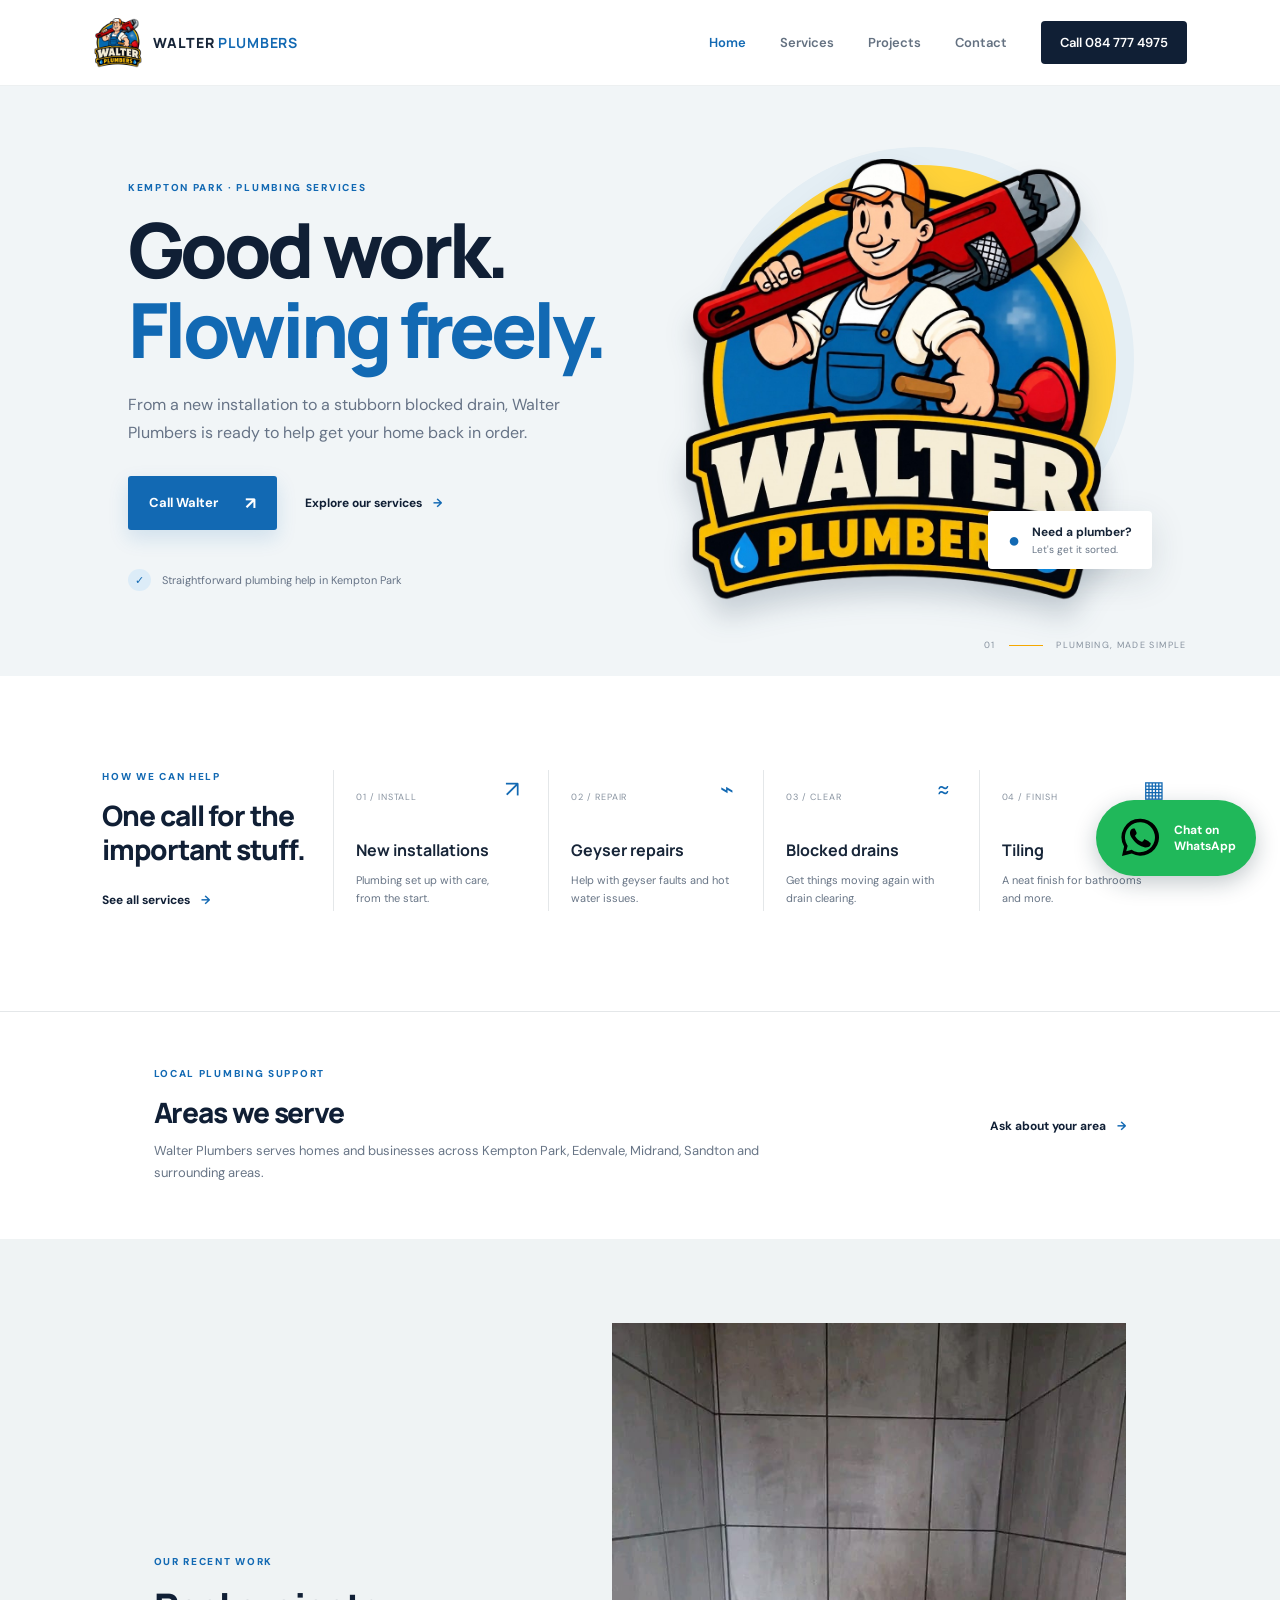
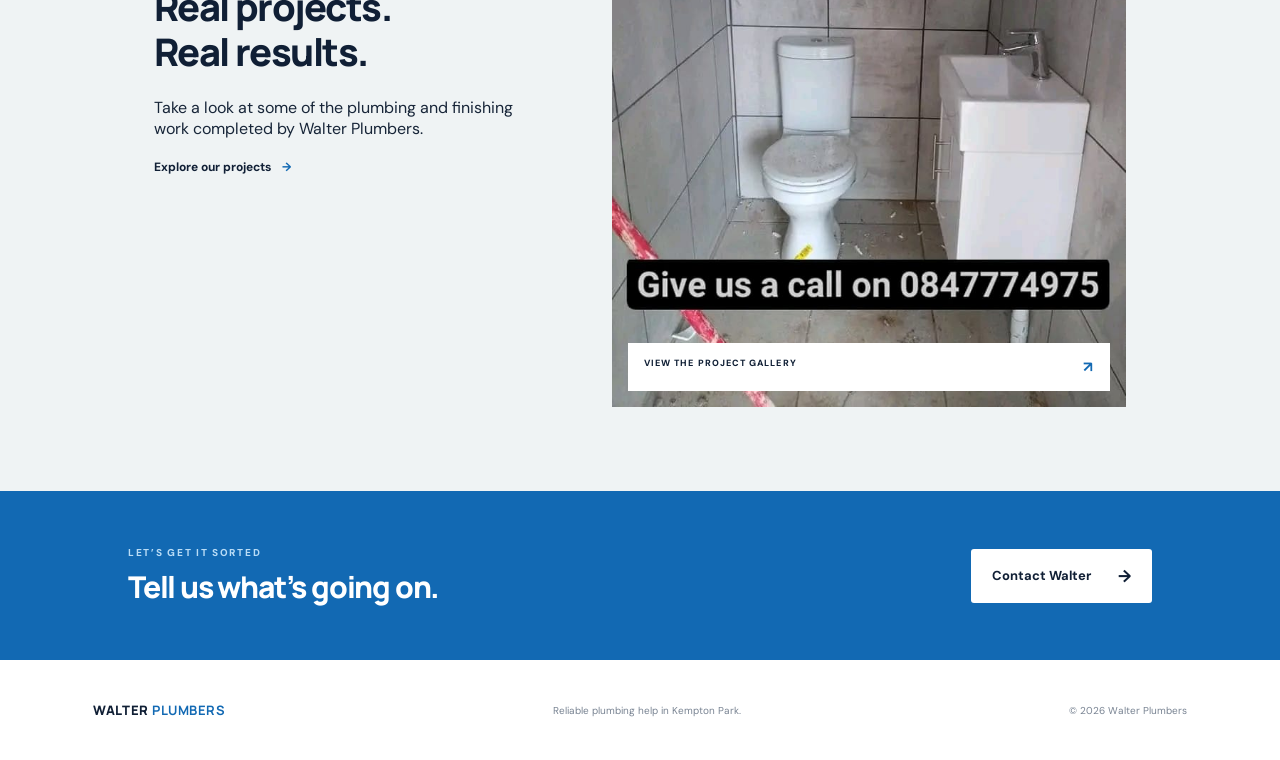
==== index.html @ b88d90ab "Initial commit: Walter Plumbers website" ====
<!doctype html>
<html lang="en-ZA">
<head>
  <meta charset="utf-8"><meta name="viewport" content="width=device-width,initial-scale=1">
  <meta name="description" content="Walter Plumbers provides plumbing installations, geyser repairs, blocked drain clearing and tiling in Kempton Park.">
  <title>Walter Plumbers | Plumbing that gets it flowing</title><link rel="stylesheet" href="styles.css">
</head>
<body>
<header class="site-header"><a class="brand" href="index.html"><img src="images/walter-plumbers-logo.png" alt="Walter Plumbers logo"><span>WALTER <b>PLUMBERS</b></span></a><button class="menu-toggle" aria-label="Open navigation" aria-expanded="false">☰</button><nav class="nav"><a class="active" href="index.html">Home</a><a href="services.html">Services</a><a href="projects.html">Projects</a><a href="contact.html">Contact</a><a class="nav-cta" href="tel:0847774975">Call 084 777 4975</a></nav></header>
<main>
  <section class="hero"><div class="hero-copy"><p class="eyebrow">KEMPTON PARK · PLUMBING SERVICES</p><h1>Good work.<br><span>Flowing freely.</span></h1><p class="lead">From a new installation to a stubborn blocked drain, Walter Plumbers is ready to help get your home back in order.</p><div class="actions"><a class="button" href="tel:0847774975">Call Walter <span>↗</span></a><a class="text-link" href="services.html">Explore our services <span>→</span></a></div><div class="trust"><span class="check">✓</span> Straightforward plumbing help in Kempton Park</div></div><div class="hero-art"><div class="sun-disc"></div><img src="images/walter-plumbers-logo.png" alt="Walter Plumbers mascot holding plumbing tools"><div class="art-note"><span class="drop">●</span><div><b>Need a plumber?</b><small>Let's get it sorted.</small></div></div></div><div class="hero-index">01 <span></span> PLUMBING, MADE SIMPLE</div></section>
  <section class="service-strip"><div class="strip-heading"><p class="eyebrow">HOW WE CAN HELP</p><h2>One call for the<br>important stuff.</h2><a class="text-link" href="services.html">See all services <span>→</span></a></div><a class="service-card" href="services.html#installations"><span class="card-icon">↗</span><small>01 / INSTALL</small><h3>New installations</h3><p>Plumbing set up with care, from the start.</p></a><a class="service-card" href="services.html#geysers"><span class="card-icon">⌁</span><small>02 / REPAIR</small><h3>Geyser repairs</h3><p>Help with geyser faults and hot water issues.</p></a><a class="service-card" href="services.html#drains"><span class="card-icon">≈</span><small>03 / CLEAR</small><h3>Blocked drains</h3><p>Get things moving again with drain clearing.</p></a><a class="service-card" href="services.html#tiling"><span class="card-icon">▦</span><small>04 / FINISH</small><h3>Tiling</h3><p>A neat finish for bathrooms and more.</p></a></section>
  <section class="areas-section"><div><p class="eyebrow">LOCAL PLUMBING SUPPORT</p><h2>Areas we serve</h2><p>Walter Plumbers serves homes and businesses across Kempton Park, Edenvale, Midrand, Sandton and surrounding areas.</p></div><a class="text-link" href="contact.html">Ask about your area <span>→</span></a></section>
  <section class="photo-callout"><div><p class="eyebrow">OUR RECENT WORK</p><h2>Real projects.<br>Real results.</h2><p>Take a look at some of the plumbing and finishing work completed by Walter Plumbers.</p><a class="text-link" href="projects.html">Explore our projects <span>→</span></a></div><a class="project-feature" href="projects.html"><img src="WhatsApp Image 2026-11-23 at 11.01.46.jpeg" alt="A recent Walter Plumbers project"><span>VIEW THE PROJECT GALLERY <b>↗</b></span></a></section>
  <section class="bottom-cta"><div><p class="eyebrow">LET’S GET IT SORTED</p><h2>Tell us what’s going on.</h2></div><a class="button button-light" href="contact.html">Contact Walter <span>→</span></a></section>
</main><footer><a class="footer-brand" href="index.html">WALTER <b>PLUMBERS</b></a><span>Reliable plumbing help in Kempton Park.</span><span>© 2026 Walter Plumbers</span></footer><a class="whatsapp-widget" href="https://wa.me/27847774975?text=Hi%20Walter%20Plumbers%2C%20I%27d%20like%20to%20ask%20about%20a%20plumbing%20job." target="_blank" rel="noopener" aria-label="Chat with Walter Plumbers on WhatsApp"><svg viewBox="0 0 32 32" aria-hidden="true"><path d="M16 3.2A12.3 12.3 0 0 0 5.4 21.7L4 28l6.5-1.7A12.3 12.3 0 1 0 16 3.2Zm0 22.3c-1.8 0-3.5-.5-5-1.4l-.4-.2-3.8 1 1-3.7-.3-.4A10 10 0 1 1 16 25.5Zm5.5-7.5c-.3-.2-1.8-.9-2.1-1s-.5-.2-.7.2-.8 1-1 1.2-.4.2-.7.1a8.2 8.2 0 0 1-2.5-1.5 9.3 9.3 0 0 1-1.7-2.1c-.2-.3 0-.5.1-.7l.5-.6c.2-.2.2-.4.3-.6.1-.2 0-.5 0-.6l-1-2.3c-.2-.6-.5-.5-.7-.5h-.6c-.2 0-.6.1-.9.4s-1.2 1.2-1.2 2.8 1.3 3.2 1.5 3.5c.2.2 2.5 3.8 6.1 5.2.8.3 1.4.5 1.9.6.8.2 1.5.2 2.1.1.6-.1 1.8-.7 2-1.4.3-.7.3-1.3.2-1.4-.1-.2-.3-.3-.6-.4Z"/></svg><span>Chat on WhatsApp</span></a><script src="script.js"></script></body></html>
---- styles.css ----
@import url('https://fonts.googleapis.com/css2?family=DM+Sans:wght@400;500;600;700;800&family=Manrope:wght@400;500;600;700;800&display=swap');
:root{--navy:#101f35;--blue:#1269b3;--orange:#f5a800;--ink:#172538;--muted:#687586;--paper:#f8f8f5;--line:#e4e7e9}*{box-sizing:border-box}html{scroll-behavior:smooth}body{margin:0;background:var(--paper);color:var(--ink);font-family:'DM Sans',Arial,sans-serif}a{color:inherit;text-decoration:none}.site-header{height:86px;padding:0 7.3%;display:flex;align-items:center;justify-content:space-between;background:#fff;border-bottom:1px solid #edf0f1;position:relative;z-index:4}.brand{display:flex;align-items:center;gap:10px;font:800 14px Manrope,sans-serif;letter-spacing:.06em}.brand img{width:50px;height:50px;object-fit:contain}.brand b,.footer-brand b{color:var(--blue)}.nav{display:flex;align-items:center;gap:34px;font-size:13px;font-weight:600}.nav>a:not(.nav-cta){color:#647181}.nav>a.active,.nav>a:hover{color:var(--blue)}.nav-cta{background:var(--navy);color:white!important;padding:13px 19px;border-radius:4px}.menu-toggle{display:none}.hero{min-height:590px;background:#f1f5f7;position:relative;display:grid;grid-template-columns:1fr 1fr;padding:70px 10% 64px;overflow:hidden}.hero-copy{align-self:center;position:relative;z-index:2}.eyebrow{font-size:10px;letter-spacing:.17em;font-weight:800;color:var(--blue);margin:0 0 16px}.hero h1,.page-hero h1{font:800 clamp(48px,6vw,76px)/1.04 Manrope,sans-serif;letter-spacing:-.055em;color:var(--navy);margin:0 0 22px}.hero h1 span{color:var(--blue)}.lead{font-size:16px;line-height:1.75;color:#667386;max-width:470px}.actions{display:flex;align-items:center;gap:28px;margin-top:29px}.button{display:inline-flex;align-items:center;gap:27px;background:var(--blue);color:white;padding:16px 21px;border-radius:3px;font-size:13px;font-weight:700;box-shadow:0 8px 20px #1269b326}.button span{font-size:17px}.text-link{font-weight:700;font-size:12px;color:var(--navy)}.text-link span{color:var(--blue);margin-left:8px}.trust{margin-top:43px;font-size:11px;color:#667386}.check{background:#dcecf8;color:var(--blue);border-radius:50%;padding:4px 7px;margin-right:8px}.hero-art{position:relative;display:grid;place-items:center;min-height:430px}.sun-disc{position:absolute;width:min(82%,390px);aspect-ratio:1;border-radius:50%;background:#ffd238;right:7%;top:2%;box-shadow:0 0 0 18px #e4eef4}.hero-art>img{position:relative;width:min(98%,450px);height:450px;object-fit:contain;filter:drop-shadow(0 18px 14px #102a4430)}.art-note{position:absolute;right:0;bottom:43px;display:flex;align-items:center;gap:12px;background:white;padding:13px 20px;box-shadow:0 10px 35px #21374a20;border-radius:4px}.art-note b,.art-note small{display:block}.art-note b{font-size:12px}.art-note small{color:var(--muted);font-size:10px;margin-top:3px}.drop{color:var(--blue);font-size:20px}.hero-index{position:absolute;bottom:25px;right:7.3%;font-size:9px;letter-spacing:.15em;color:#86919e}.hero-index span{display:inline-block;width:34px;height:1px;background:var(--orange);vertical-align:middle;margin:0 10px}.service-strip{padding:94px 8% 100px;display:grid;grid-template-columns:1.08fr repeat(4,1fr);gap:16px;background:#fff}.strip-heading h2,.photo-callout h2,.bottom-cta h2{font:800 28px/1.2 Manrope,sans-serif;letter-spacing:-.04em;margin:0 0 22px;color:var(--navy)}.strip-heading .text-link{display:inline-block;margin-top:3px}.service-card{border-left:1px solid var(--line);padding:14px 16px 4px 22px;position:relative;transition:transform .2s}.service-card:hover{transform:translateY(-5px)}.service-card small{font-size:9px;color:#8893a0;letter-spacing:.1em}.service-card h3{font:700 16px Manrope,sans-serif;margin:34px 0 10px}.service-card p{font-size:11px;line-height:1.65;color:var(--muted);margin:0}.card-icon{position:absolute;top:4px;right:13px;color:var(--blue);font-size:23px}.photo-callout{display:grid;grid-template-columns:.85fr 1.15fr;gap:8%;align-items:center;padding:84px 12%;background:#eff3f4}.photo-callout h2{font-size:38px}.photo-callout>div>p:last-child{max-width:330px;color:var(--muted);font-size:13px;line-height:1.7}.photo-placeholder{min-height:260px;border:1px dashed #aebac4;background:linear-gradient(135deg,#e3e9e9,#f7f7f4);display:flex;flex-direction:column;align-items:center;justify-content:center;gap:10px;text-align:center;color:var(--navy)}.photo-placeholder span{font-size:32px;color:var(--orange)}.photo-placeholder b{font:700 16px Manrope}.photo-placeholder small{color:var(--muted);font-size:11px}.bottom-cta{padding:55px 10%;background:var(--blue);display:flex;justify-content:space-between;align-items:center}.bottom-cta .eyebrow{color:#b9dcf6;margin-bottom:10px}.bottom-cta h2{color:white;margin:0;font-size:30px}.button-light{background:#fff;color:var(--navy);box-shadow:none}footer{min-height:100px;padding:25px 7.3%;display:flex;align-items:center;justify-content:space-between;background:#fff;color:#788392;font-size:10px}.footer-brand{font:800 13px Manrope;color:var(--navy);letter-spacing:.04em}.page-hero{padding:83px 12% 76px;background:#f1f5f7}.page-hero h1{font-size:64px}.page-hero .lead{max-width:500px;margin-bottom:0}.services-list{padding:20px 12% 76px;background:white}.service-detail{display:grid;grid-template-columns:70px 1fr 44px;gap:20px;align-items:center;border-bottom:1px solid var(--line);padding:37px 0}.detail-number{font:700 13px Manrope;color:var(--orange)}.service-detail .eyebrow{margin-bottom:7px}.service-detail h2{font:700 23px Manrope;margin:0 0 10px;color:var(--navy)}.service-detail p:not(.eyebrow){max-width:650px;color:var(--muted);font-size:13px;line-height:1.7;margin:0}.detail-link{width:40px;height:40px;border:1px solid var(--line);display:grid;place-items:center;color:var(--blue);border-radius:50%;font-size:19px}.contact-hero{padding-bottom:62px}.contact-layout{padding:54px 12% 88px;display:grid;grid-template-columns:1.3fr .7fr;gap:22px;background:white}.contact-cards{display:grid;grid-template-columns:1fr 1fr;gap:18px}.contact-card,.address-card{border:1px solid var(--line);padding:28px;position:relative;min-height:210px}.contact-card:hover{border-color:#aacbe4}.contact-icon{position:absolute;right:22px;top:22px;color:var(--blue);font-size:20px}.contact-card .eyebrow,.address-card .eyebrow{margin:0 0 19px}.contact-card h2{font:700 20px Manrope;color:var(--navy);margin:0 0 10px}.contact-card h2.email{font-size:16px;overflow-wrap:anywhere}.contact-card>p:last-child,.address-card>p:not(.eyebrow){font-size:12px;color:var(--muted);line-height:1.6}.address-card{background:#f1f5f7;overflow:hidden}.address-card h2{font:800 25px/1.2 Manrope;color:var(--navy);margin:0 0 14px}.address-card .text-link{display:inline-block;margin-top:8px}.map-mark{position:absolute;right:21px;bottom:-26px;font:800 88px Manrope;color:#dce8ef}.map-mark span{color:var(--orange);font-size:38px;vertical-align:top}.address-card .text-link,.address-card>p,.address-card h2,.address-card .eyebrow{position:relative;z-index:1}
@media(max-width:900px){.site-header{padding:0 5%}.nav{gap:18px}.hero{padding-left:7%;padding-right:7%;grid-template-columns:1.1fr .9fr}.hero-art>img{height:370px}.service-strip{grid-template-columns:repeat(2,1fr);padding:70px 7%}.strip-heading{grid-column:span 2}.service-card{min-height:150px}.photo-callout{padding:70px 8%}.contact-layout{padding-left:7%;padding-right:7%}}
@media(max-width:620px){.site-header{height:72px}.brand img{width:42px;height:42px}.menu-toggle{display:block;border:0;background:transparent;font-size:23px;color:var(--navy)}.nav{display:none;position:absolute;top:71px;left:0;right:0;padding:20px 6%;background:white;box-shadow:0 10px 15px #0d233015;flex-direction:column;align-items:stretch;gap:0}.nav.open{display:flex}.nav>a{padding:14px 0}.nav .nav-cta{padding:14px;text-align:center;margin-top:5px}.hero{padding:54px 7% 58px;display:flex;flex-direction:column;min-height:unset}.hero h1{font-size:54px}.hero .lead{font-size:14px}.hero-art{min-height:310px;margin-top:5px}.sun-disc{width:270px;right:12%;top:3%}.hero-art>img{height:310px;width:100%}.art-note{right:0;bottom:13px}.trust{margin-top:28px}.hero-index{display:none}.service-strip{padding:58px 7%;gap:10px}.strip-heading h2{font-size:26px}.service-card{padding:13px 10px 5px 15px}.service-card h3{font-size:14px;margin-top:32px}.service-card p{font-size:10px}.photo-callout{grid-template-columns:1fr;padding:58px 7%;gap:20px}.photo-callout h2{font-size:34px}.photo-placeholder{min-height:200px}.bottom-cta{padding:38px 7%;gap:22px;align-items:flex-start;flex-direction:column}.bottom-cta h2{font-size:26px}.bottom-cta .button{padding:14px 17px}footer{padding:24px 7%;align-items:flex-start;gap:12px;flex-direction:column}.page-hero{padding:58px 7%}.page-hero h1{font-size:50px}.page-hero .lead{font-size:14px}.services-list{padding:0 7% 55px}.service-detail{grid-template-columns:32px 1fr 36px;gap:10px;padding:30px 0}.service-detail h2{font-size:19px}.service-detail p:not(.eyebrow){font-size:12px}.detail-link{width:34px;height:34px}.contact-layout{grid-template-columns:1fr;padding:30px 7% 60px}.contact-cards{grid-template-columns:1fr}.contact-card{min-height:175px}.address-card{min-height:250px}}
.projects-section{padding:68px 8% 88px;background:#fff}.projects-heading{display:flex;justify-content:space-between;align-items:end;margin-bottom:30px}.projects-heading h2{font:800 32px/1.2 Manrope,sans-serif;letter-spacing:-.04em;color:var(--navy);margin:0}.projects-heading>p{font-size:12px;line-height:1.6;color:var(--muted);max-width:260px;margin:0 0 3px}.project-grid{display:grid;grid-template-columns:repeat(3,minmax(0,1fr));gap:18px}.project-card{margin:0;background:#f1f5f7;overflow:hidden}.project-card img{display:block;width:100%;height:260px;object-fit:cover;transition:transform .35s}.project-card:hover img{transform:scale(1.035)}.project-card figcaption{padding:13px 15px;display:flex;justify-content:space-between;align-items:center;font-size:9px;letter-spacing:.13em;color:#7c8996}.project-card figcaption b{color:var(--blue);font:700 12px Manrope}.project-feature{display:block;position:relative;min-height:275px;overflow:hidden;background:#dce7ed}.project-feature img{width:100%;height:100%;min-height:275px;object-fit:cover;display:block;transition:transform .3s}.project-feature:hover img{transform:scale(1.03)}.project-feature>span{position:absolute;left:16px;right:16px;bottom:16px;padding:14px 16px;background:#fff;color:var(--navy);font-size:9px;letter-spacing:.12em;font-weight:800;display:flex;justify-content:space-between}.project-feature b{color:var(--blue);font-size:15px}
@media(max-width:900px){.project-grid{grid-template-columns:repeat(2,minmax(0,1fr))}.project-card img{height:230px}}
@media(max-width:620px){.projects-section{padding:50px 7% 60px}.projects-heading{display:block}.projects-heading>p{margin-top:14px}.project-grid{grid-template-columns:1fr;gap:14px}.project-card img{height:250px}.project-feature,.project-feature img{min-height:210px}}
.areas-section{padding:55px 12%;background:#fff;display:flex;justify-content:space-between;align-items:center;gap:30px;border-top:1px solid var(--line)}.areas-section h2{font:800 28px/1.2 Manrope,sans-serif;letter-spacing:-.04em;color:var(--navy);margin:0 0 10px}.areas-section>div>p:last-child{margin:0;color:var(--muted);font-size:13px;line-height:1.7;max-width:620px}.areas-section>.text-link{white-space:nowrap}.whatsapp-widget{position:fixed;z-index:10;right:24px;bottom:24px;display:flex;align-items:center;gap:10px;background:#20b85a;color:#fff;border-radius:50px;padding:14px 20px;font-size:12px;font-weight:700;box-shadow:0 7px 22px #142d3740;transition:transform .2s,background .2s}.whatsapp-widget:hover{background:#159447;transform:translateY(-3px)}
@media(max-width:620px){.areas-section{padding:42px 7%;display:block}.areas-section>.text-link{display:inline-block;margin-top:20px}.whatsapp-widget{right:14px;bottom:14px;padding:13px 16px}}
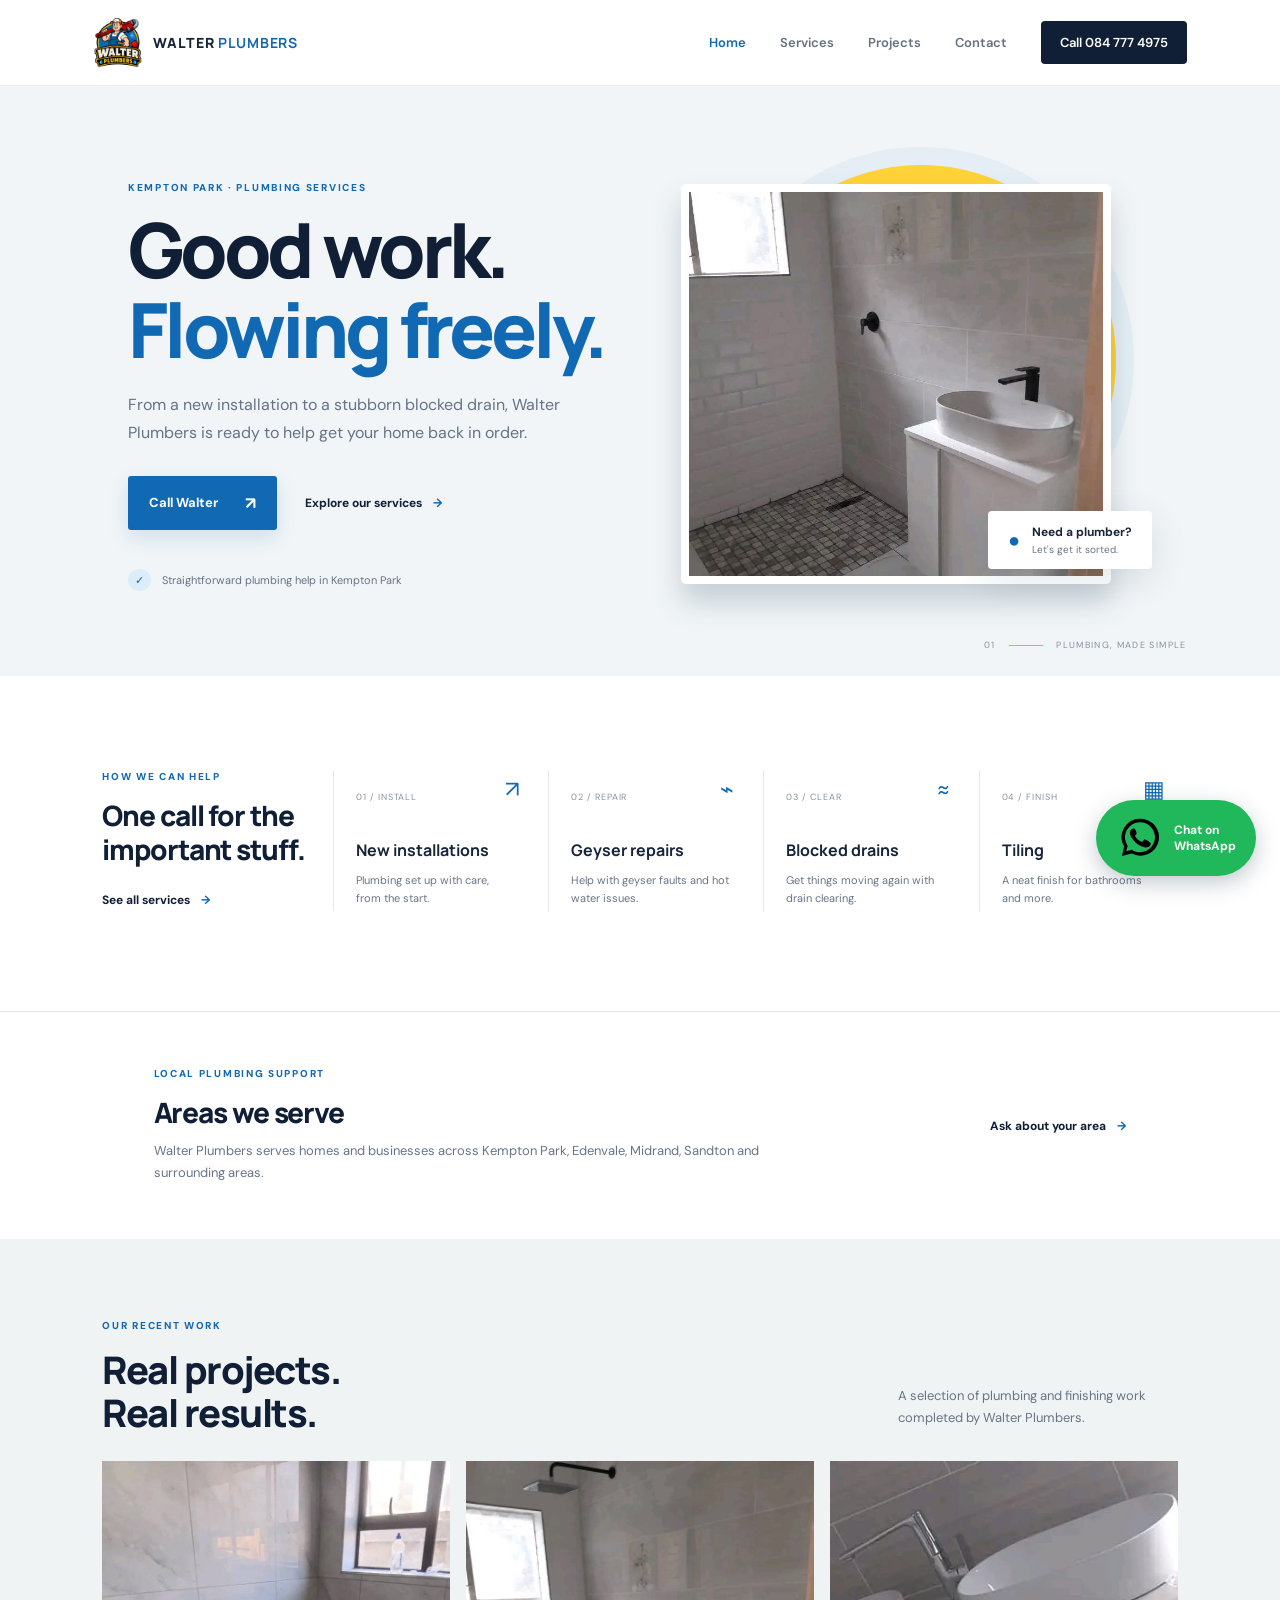
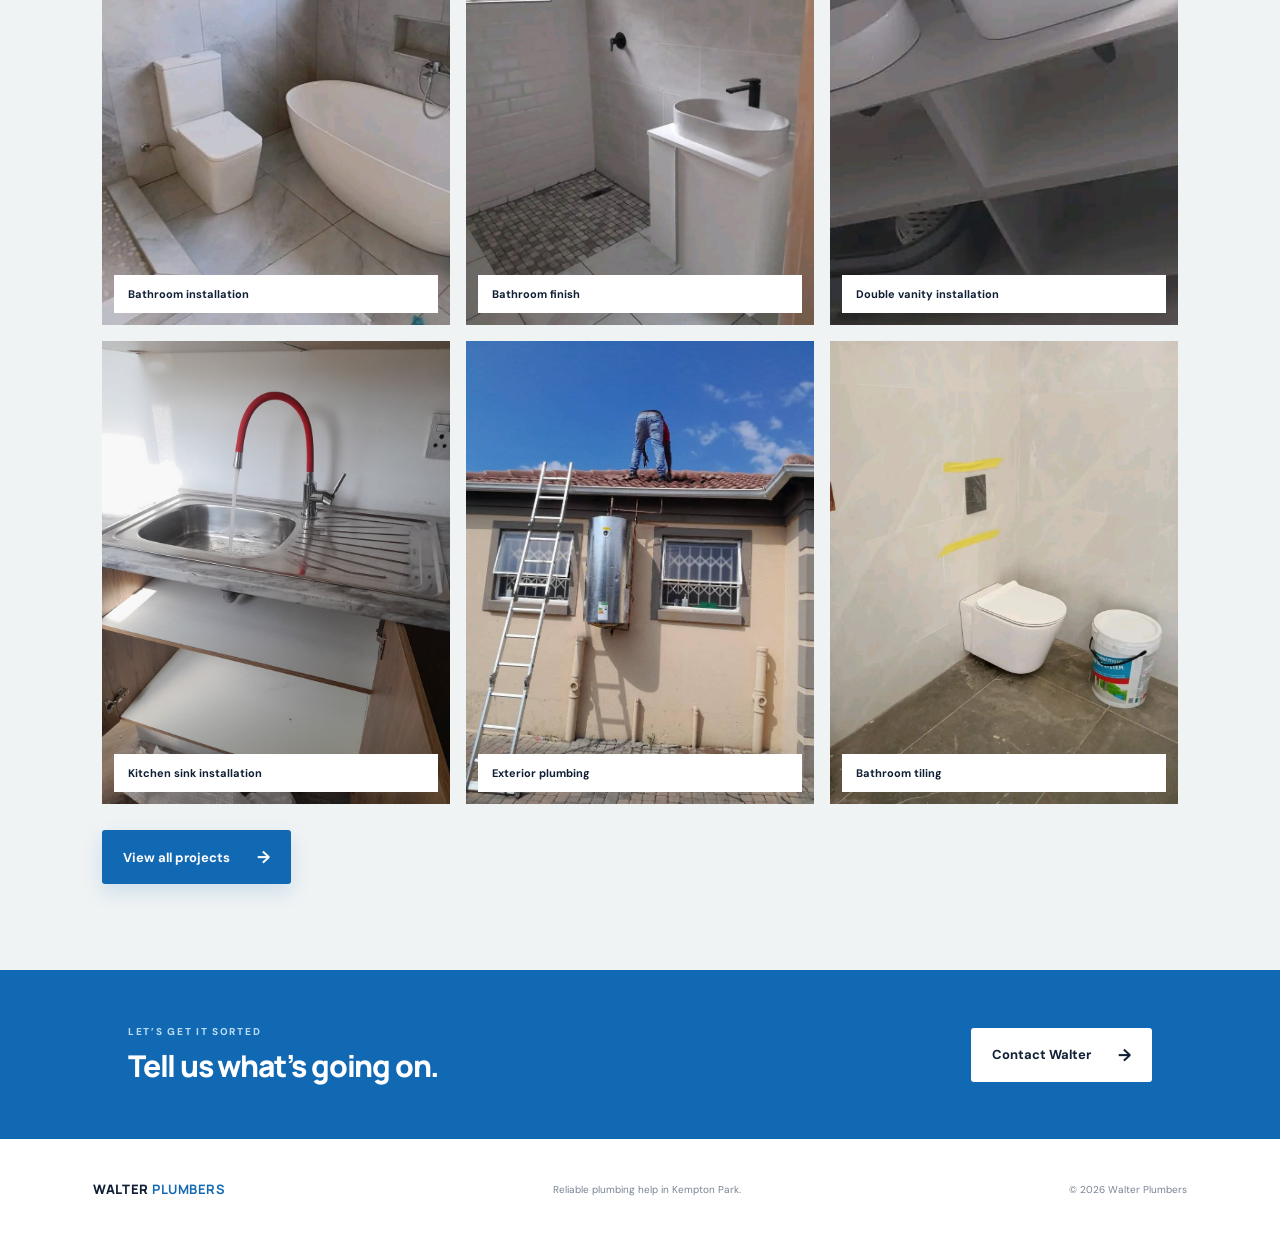
==== commit 3c0bc3ba: "Update website files" ====
--- a/index.html
+++ b/index.html
@@ -8,9 +8,9 @@
 <body>
 <header class="site-header"><a class="brand" href="index.html"><img src="images/walter-plumbers-logo.png" alt="Walter Plumbers logo"><span>WALTER <b>PLUMBERS</b></span></a><button class="menu-toggle" aria-label="Open navigation" aria-expanded="false">☰</button><nav class="nav"><a class="active" href="index.html">Home</a><a href="services.html">Services</a><a href="projects.html">Projects</a><a href="contact.html">Contact</a><a class="nav-cta" href="tel:0847774975">Call 084 777 4975</a></nav></header>
 <main>
-  <section class="hero"><div class="hero-copy"><p class="eyebrow">KEMPTON PARK · PLUMBING SERVICES</p><h1>Good work.<br><span>Flowing freely.</span></h1><p class="lead">From a new installation to a stubborn blocked drain, Walter Plumbers is ready to help get your home back in order.</p><div class="actions"><a class="button" href="tel:0847774975">Call Walter <span>↗</span></a><a class="text-link" href="services.html">Explore our services <span>→</span></a></div><div class="trust"><span class="check">✓</span> Straightforward plumbing help in Kempton Park</div></div><div class="hero-art"><div class="sun-disc"></div><img src="images/walter-plumbers-logo.png" alt="Walter Plumbers mascot holding plumbing tools"><div class="art-note"><span class="drop">●</span><div><b>Need a plumber?</b><small>Let's get it sorted.</small></div></div></div><div class="hero-index">01 <span></span> PLUMBING, MADE SIMPLE</div></section>
+  <section class="hero"><div class="hero-copy"><p class="eyebrow">KEMPTON PARK · PLUMBING SERVICES</p><h1>Good work.<br><span>Flowing freely.</span></h1><p class="lead">From a new installation to a stubborn blocked drain, Walter Plumbers is ready to help get your home back in order.</p><div class="actions"><a class="button" href="tel:0847774975">Call Walter <span>↗</span></a><a class="text-link" href="services.html">Explore our services <span>→</span></a></div><div class="trust"><span class="check">✓</span> Straightforward plumbing help in Kempton Park</div></div><div class="hero-art"><div class="sun-disc"></div><img src="WhatsApp Image 2026-11-23 at 11.01.49 (1).jpeg" alt="Finished bathroom with new basin and tiled walls"><div class="art-note"><span class="drop">●</span><div><b>Need a plumber?</b><small>Let's get it sorted.</small></div></div></div><div class="hero-index">01 <span></span> PLUMBING, MADE SIMPLE</div></section>
   <section class="service-strip"><div class="strip-heading"><p class="eyebrow">HOW WE CAN HELP</p><h2>One call for the<br>important stuff.</h2><a class="text-link" href="services.html">See all services <span>→</span></a></div><a class="service-card" href="services.html#installations"><span class="card-icon">↗</span><small>01 / INSTALL</small><h3>New installations</h3><p>Plumbing set up with care, from the start.</p></a><a class="service-card" href="services.html#geysers"><span class="card-icon">⌁</span><small>02 / REPAIR</small><h3>Geyser repairs</h3><p>Help with geyser faults and hot water issues.</p></a><a class="service-card" href="services.html#drains"><span class="card-icon">≈</span><small>03 / CLEAR</small><h3>Blocked drains</h3><p>Get things moving again with drain clearing.</p></a><a class="service-card" href="services.html#tiling"><span class="card-icon">▦</span><small>04 / FINISH</small><h3>Tiling</h3><p>A neat finish for bathrooms and more.</p></a></section>
   <section class="areas-section"><div><p class="eyebrow">LOCAL PLUMBING SUPPORT</p><h2>Areas we serve</h2><p>Walter Plumbers serves homes and businesses across Kempton Park, Edenvale, Midrand, Sandton and surrounding areas.</p></div><a class="text-link" href="contact.html">Ask about your area <span>→</span></a></section>
-  <section class="photo-callout"><div><p class="eyebrow">OUR RECENT WORK</p><h2>Real projects.<br>Real results.</h2><p>Take a look at some of the plumbing and finishing work completed by Walter Plumbers.</p><a class="text-link" href="projects.html">Explore our projects <span>→</span></a></div><a class="project-feature" href="projects.html"><img src="WhatsApp Image 2026-11-23 at 11.01.46.jpeg" alt="A recent Walter Plumbers project"><span>VIEW THE PROJECT GALLERY <b>↗</b></span></a></section>
+  <section class="home-projects"><div class="home-projects-heading"><div><p class="eyebrow">OUR RECENT WORK</p><h2>Real projects.<br>Real results.</h2></div><p>A selection of plumbing and finishing work completed by Walter Plumbers.</p></div><div class="home-project-grid"><a class="home-project-card" href="projects.html"><img src="WhatsApp Image 2026-11-23 at 11.01.48 (1).jpeg" alt="Bathroom installation with a bath and toilet"><span>Bathroom installation</span></a><a class="home-project-card" href="projects.html"><img src="WhatsApp Image 2026-11-23 at 11.01.49 (1).jpeg" alt="Finished bathroom with a new basin and tiled walls"><span>Bathroom finish</span></a><a class="home-project-card" href="projects.html"><img src="WhatsApp Image 2026-11-23 at 11.12.00 (1).jpeg" alt="New double vanity and basin installation"><span>Double vanity installation</span></a><a class="home-project-card" href="projects.html"><img src="WhatsApp Image 2026-11-23 at 11.14.37 (1).jpeg" alt="Kitchen sink and tap installation"><span>Kitchen sink installation</span></a><a class="home-project-card" href="projects.html"><img src="WhatsApp Image 2026-11-23 at 11.01.50 (1).jpeg" alt="Exterior plumbing work at a home"><span>Exterior plumbing</span></a><a class="home-project-card" href="projects.html"><img src="WhatsApp Image 2026-11-23 at 11.11.59.jpeg" alt="Bathroom tiling and toilet installation"><span>Bathroom tiling</span></a></div><a class="button home-projects-link" href="projects.html">View all projects <span>→</span></a></section>
   <section class="bottom-cta"><div><p class="eyebrow">LET’S GET IT SORTED</p><h2>Tell us what’s going on.</h2></div><a class="button button-light" href="contact.html">Contact Walter <span>→</span></a></section>
 </main><footer><a class="footer-brand" href="index.html">WALTER <b>PLUMBERS</b></a><span>Reliable plumbing help in Kempton Park.</span><span>© 2026 Walter Plumbers</span></footer><a class="whatsapp-widget" href="https://wa.me/27847774975?text=Hi%20Walter%20Plumbers%2C%20I%27d%20like%20to%20ask%20about%20a%20plumbing%20job." target="_blank" rel="noopener" aria-label="Chat with Walter Plumbers on WhatsApp"><svg viewBox="0 0 32 32" aria-hidden="true"><path d="M16 3.2A12.3 12.3 0 0 0 5.4 21.7L4 28l6.5-1.7A12.3 12.3 0 1 0 16 3.2Zm0 22.3c-1.8 0-3.5-.5-5-1.4l-.4-.2-3.8 1 1-3.7-.3-.4A10 10 0 1 1 16 25.5Zm5.5-7.5c-.3-.2-1.8-.9-2.1-1s-.5-.2-.7.2-.8 1-1 1.2-.4.2-.7.1a8.2 8.2 0 0 1-2.5-1.5 9.3 9.3 0 0 1-1.7-2.1c-.2-.3 0-.5.1-.7l.5-.6c.2-.2.2-.4.3-.6.1-.2 0-.5 0-.6l-1-2.3c-.2-.6-.5-.5-.7-.5h-.6c-.2 0-.6.1-.9.4s-1.2 1.2-1.2 2.8 1.3 3.2 1.5 3.5c.2.2 2.5 3.8 6.1 5.2.8.3 1.4.5 1.9.6.8.2 1.5.2 2.1.1.6-.1 1.8-.7 2-1.4.3-.7.3-1.3.2-1.4-.1-.2-.3-.3-.6-.4Z"/></svg><span>Chat on WhatsApp</span></a><script src="script.js"></script></body></html>
--- a/styles.css
+++ b/styles.css
@@ -7,3 +7,6 @@
 @media(max-width:620px){.projects-section{padding:50px 7% 60px}.projects-heading{display:block}.projects-heading>p{margin-top:14px}.project-grid{grid-template-columns:1fr;gap:14px}.project-card img{height:250px}.project-feature,.project-feature img{min-height:210px}}
 .areas-section{padding:55px 12%;background:#fff;display:flex;justify-content:space-between;align-items:center;gap:30px;border-top:1px solid var(--line)}.areas-section h2{font:800 28px/1.2 Manrope,sans-serif;letter-spacing:-.04em;color:var(--navy);margin:0 0 10px}.areas-section>div>p:last-child{margin:0;color:var(--muted);font-size:13px;line-height:1.7;max-width:620px}.areas-section>.text-link{white-space:nowrap}.whatsapp-widget{position:fixed;z-index:10;right:24px;bottom:24px;display:flex;align-items:center;gap:10px;background:#20b85a;color:#fff;border-radius:50px;padding:14px 20px;font-size:12px;font-weight:700;box-shadow:0 7px 22px #142d3740;transition:transform .2s,background .2s}.whatsapp-widget:hover{background:#159447;transform:translateY(-3px)}
 @media(max-width:620px){.areas-section{padding:42px 7%;display:block}.areas-section>.text-link{display:inline-block;margin-top:20px}.whatsapp-widget{right:14px;bottom:14px;padding:13px 16px}}
+.hero-art>img{width:min(92%,430px);height:400px;object-fit:cover;border:8px solid #fff;border-radius:5px;filter:drop-shadow(0 18px 14px #102a4430)}.home-projects{padding:80px 8% 86px;background:#eff3f4}.home-projects-heading{display:flex;justify-content:space-between;align-items:end;margin-bottom:28px}.home-projects-heading h2{font:800 38px/1.12 Manrope,sans-serif;letter-spacing:-.04em;margin:0;color:var(--navy)}.home-projects-heading>p{max-width:280px;margin:0 0 4px;color:var(--muted);font-size:13px;line-height:1.7}.home-project-grid{display:grid;grid-template-columns:repeat(3,minmax(0,1fr));gap:16px}.home-project-card{position:relative;min-height:245px;overflow:hidden;background:#dce7ed}.home-project-card img{display:block;width:100%;height:100%;min-height:245px;object-fit:cover;transition:transform .35s}.home-project-card:hover img{transform:scale(1.04)}.home-project-card span{position:absolute;bottom:12px;left:12px;right:12px;background:#fff;padding:12px 14px;font-size:11px;font-weight:700;color:var(--navy)}.home-projects-link{margin-top:26px}
+@media(max-width:900px){.home-projects{padding:70px 7%}.home-project-grid{grid-template-columns:repeat(2,minmax(0,1fr))}.home-project-card,.home-project-card img{min-height:225px}.hero-art>img{height:350px}}
+@media(max-width:620px){.home-projects{padding:58px 7%}.home-projects-heading{display:block}.home-projects-heading h2{font-size:34px}.home-projects-heading>p{margin-top:15px}.home-project-grid{grid-template-columns:1fr;gap:13px}.home-project-card,.home-project-card img{min-height:250px}.hero-art>img{height:310px;width:100%;object-fit:cover}}
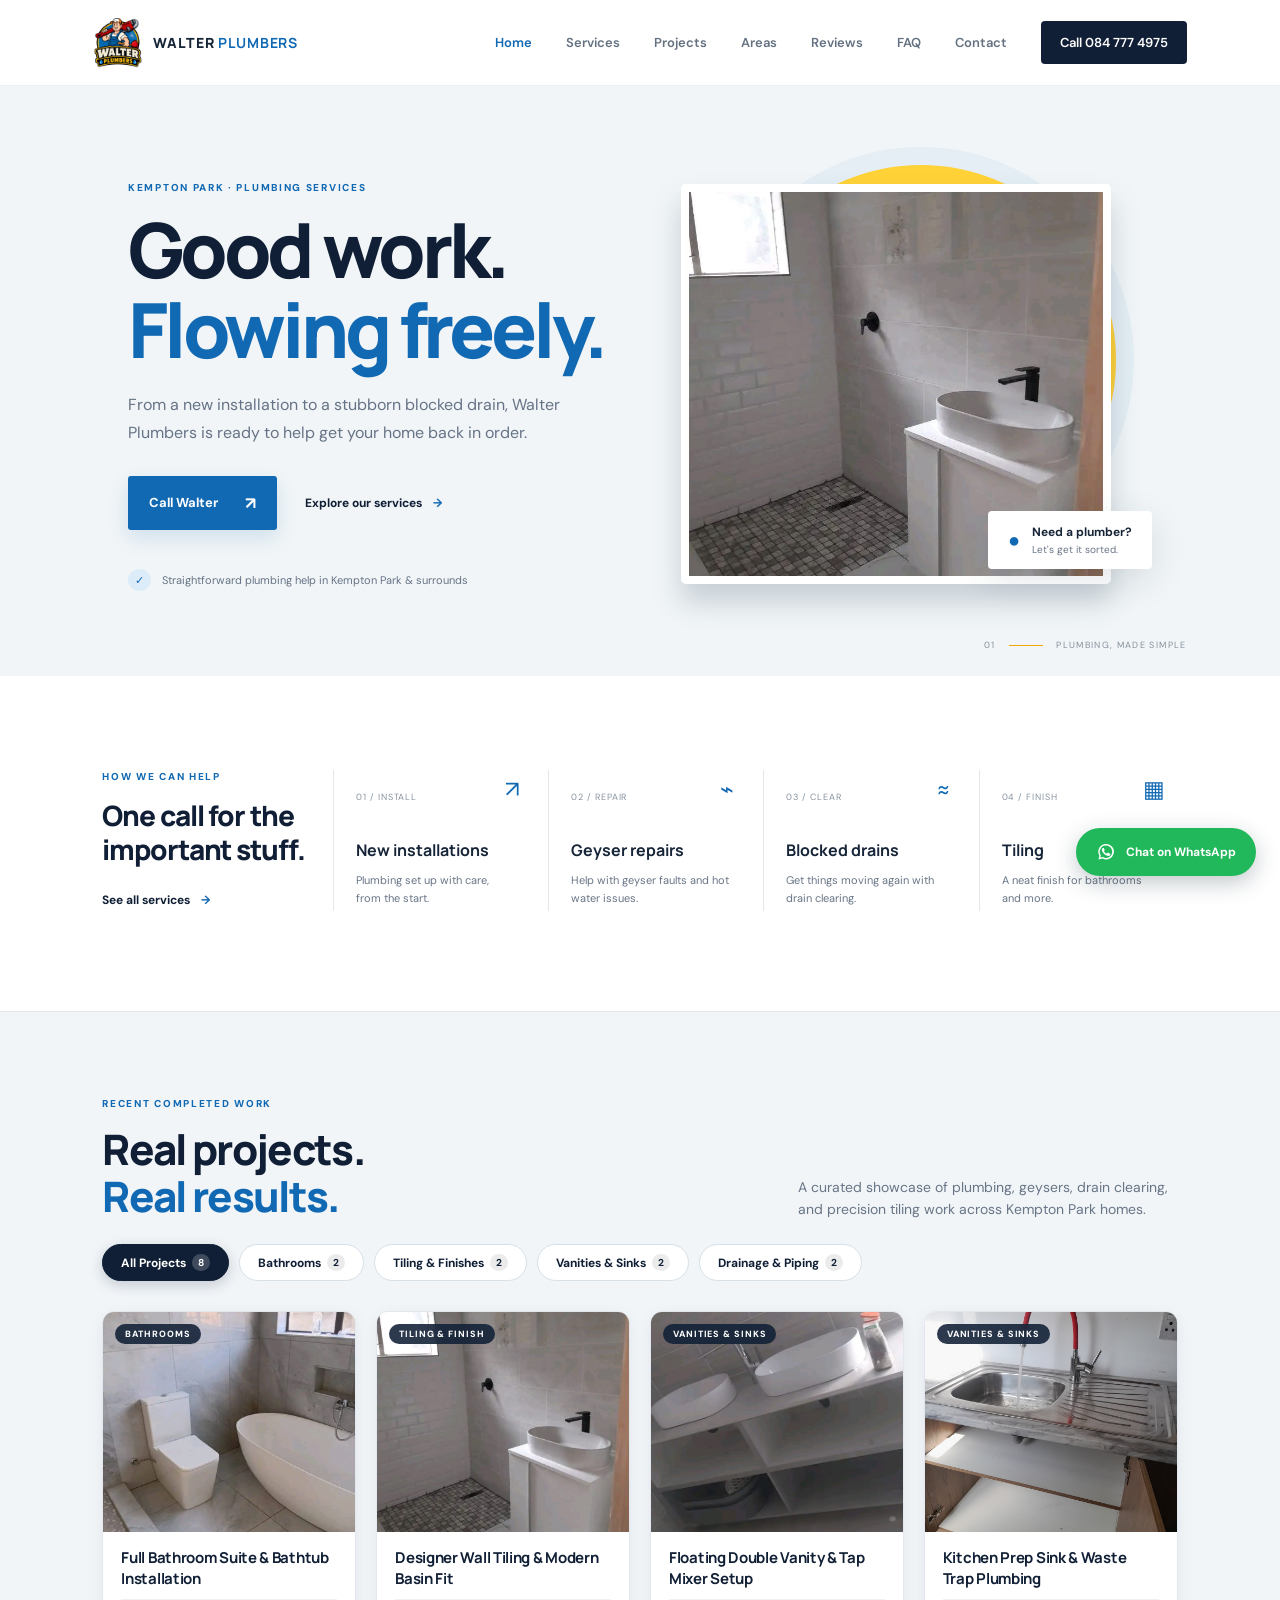
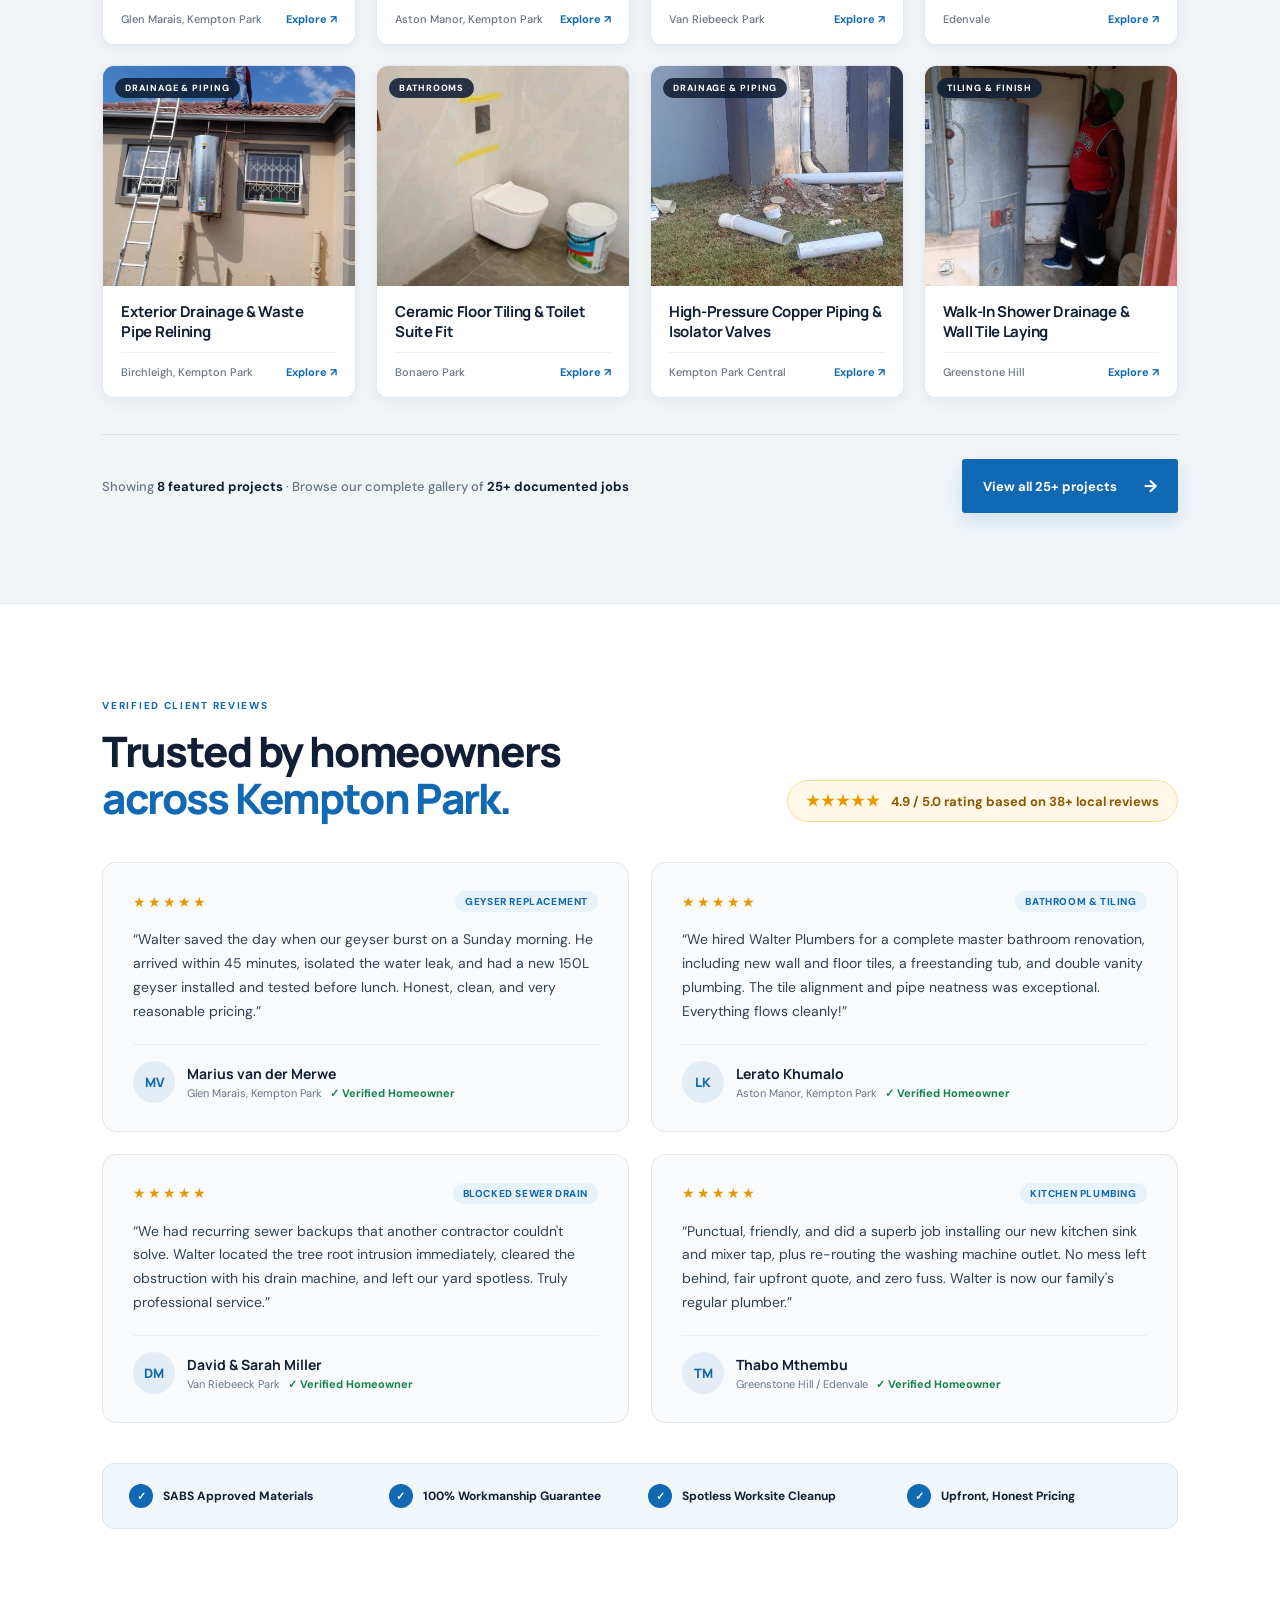
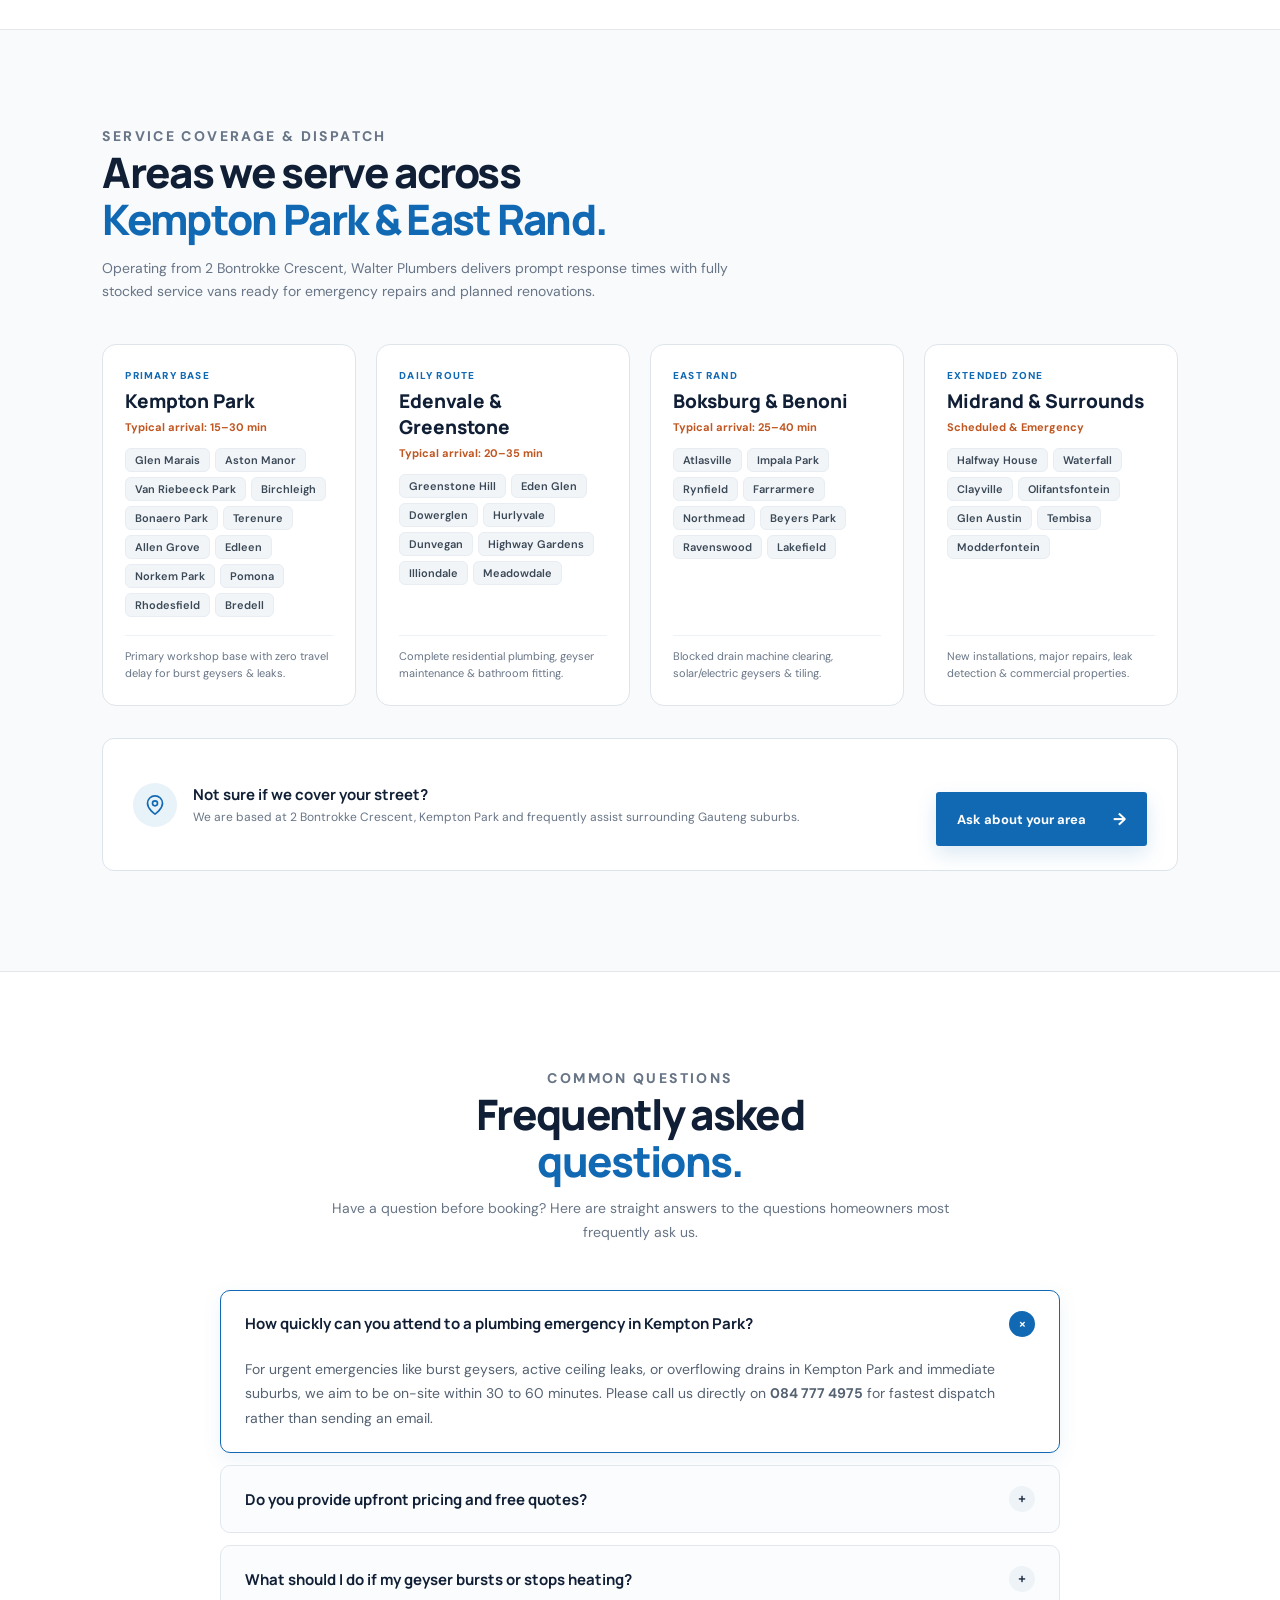
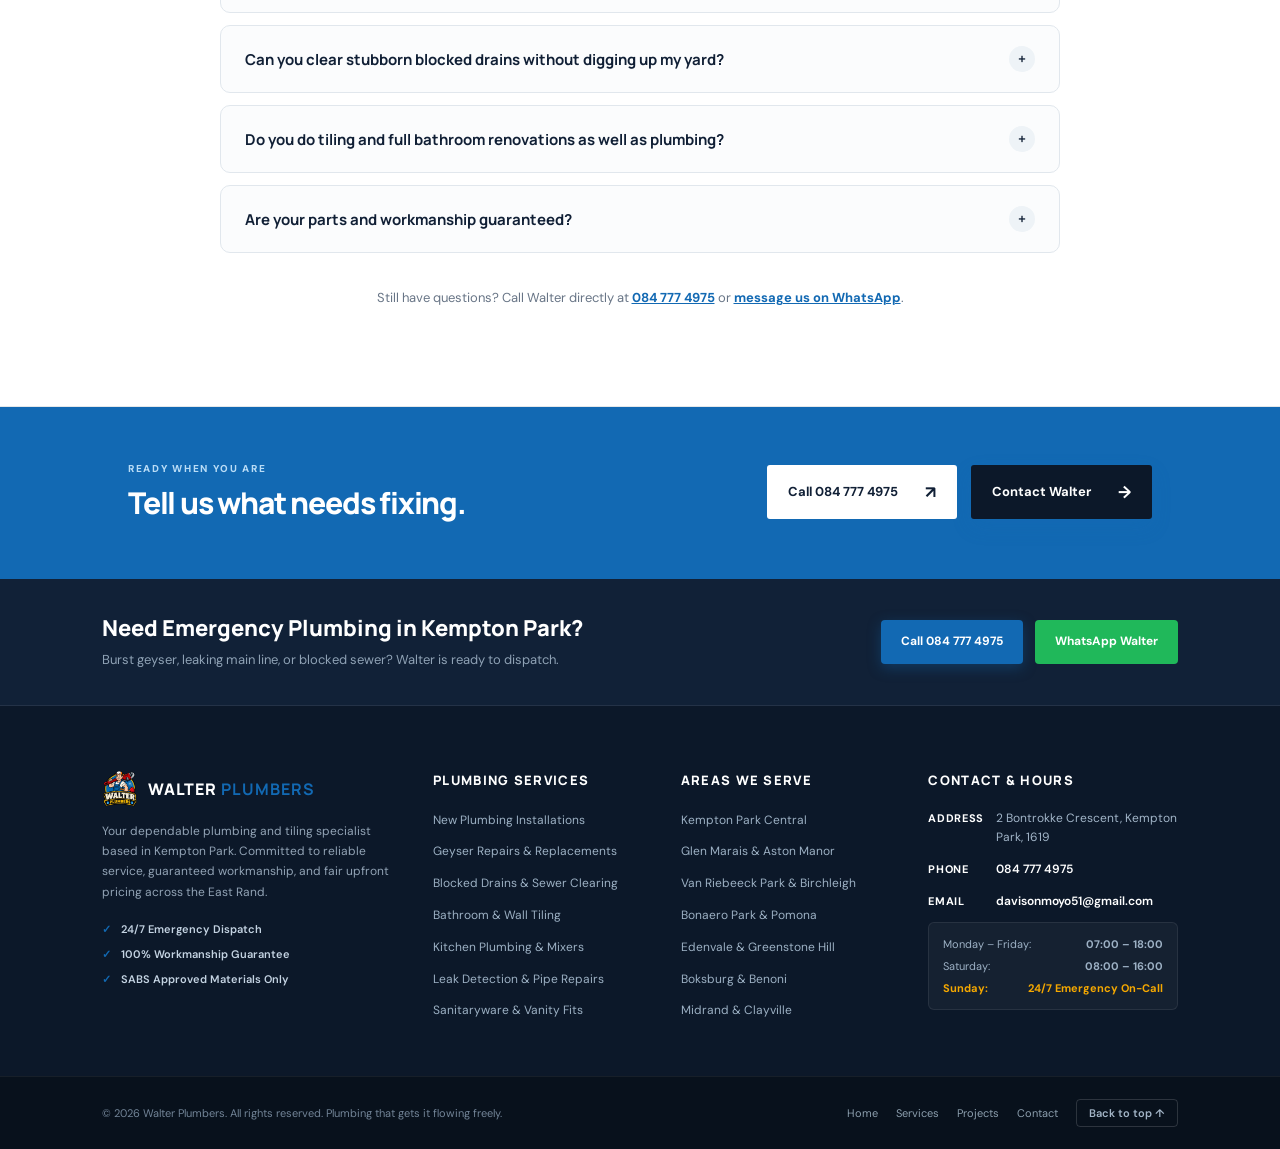
==== commit 550c53fa: "francie" ====
--- a/index.html
+++ b/index.html
@@ -1,16 +1,732 @@
 <!doctype html>
 <html lang="en-ZA">
 <head>
-  <meta charset="utf-8"><meta name="viewport" content="width=device-width,initial-scale=1">
-  <meta name="description" content="Walter Plumbers provides plumbing installations, geyser repairs, blocked drain clearing and tiling in Kempton Park.">
-  <title>Walter Plumbers | Plumbing that gets it flowing</title><link rel="stylesheet" href="styles.css">
+  <meta charset="utf-8">
+  <meta name="viewport" content="width=device-width,initial-scale=1">
+  <meta name="description" content="Walter Plumbers provides plumbing installations, geyser repairs, blocked drain clearing and tiling in Kempton Park. Reliable service, fair pricing, and guaranteed workmanship.">
+  <title>Walter Plumbers | Plumbing that gets it flowing | Kempton Park</title>
+  <link rel="stylesheet" href="styles.css">
 </head>
-<body>
-<header class="site-header"><a class="brand" href="index.html"><img src="images/walter-plumbers-logo.png" alt="Walter Plumbers logo"><span>WALTER <b>PLUMBERS</b></span></a><button class="menu-toggle" aria-label="Open navigation" aria-expanded="false">☰</button><nav class="nav"><a class="active" href="index.html">Home</a><a href="services.html">Services</a><a href="projects.html">Projects</a><a href="contact.html">Contact</a><a class="nav-cta" href="tel:0847774975">Call 084 777 4975</a></nav></header>
+<body id="top">
+
+<header class="site-header">
+  <a class="brand" href="index.html">
+    <img src="images/walter-plumbers-logo.png" alt="Walter Plumbers logo">
+    <span>WALTER <b>PLUMBERS</b></span>
+  </a>
+  <button class="menu-toggle" aria-label="Open navigation" aria-expanded="false">☰</button>
+  <nav class="nav">
+    <a class="active" href="index.html">Home</a>
+    <a href="services.html">Services</a>
+    <a href="projects.html">Projects</a>
+    <a href="#areas-we-serve">Areas</a>
+    <a href="#reviews">Reviews</a>
+    <a href="#faq">FAQ</a>
+    <a href="contact.html">Contact</a>
+    <a class="nav-cta" href="tel:0847774975">Call 084 777 4975</a>
+  </nav>
+</header>
+
 <main>
-  <section class="hero"><div class="hero-copy"><p class="eyebrow">KEMPTON PARK · PLUMBING SERVICES</p><h1>Good work.<br><span>Flowing freely.</span></h1><p class="lead">From a new installation to a stubborn blocked drain, Walter Plumbers is ready to help get your home back in order.</p><div class="actions"><a class="button" href="tel:0847774975">Call Walter <span>↗</span></a><a class="text-link" href="services.html">Explore our services <span>→</span></a></div><div class="trust"><span class="check">✓</span> Straightforward plumbing help in Kempton Park</div></div><div class="hero-art"><div class="sun-disc"></div><img src="WhatsApp Image 2026-11-23 at 11.01.49 (1).jpeg" alt="Finished bathroom with new basin and tiled walls"><div class="art-note"><span class="drop">●</span><div><b>Need a plumber?</b><small>Let's get it sorted.</small></div></div></div><div class="hero-index">01 <span></span> PLUMBING, MADE SIMPLE</div></section>
-  <section class="service-strip"><div class="strip-heading"><p class="eyebrow">HOW WE CAN HELP</p><h2>One call for the<br>important stuff.</h2><a class="text-link" href="services.html">See all services <span>→</span></a></div><a class="service-card" href="services.html#installations"><span class="card-icon">↗</span><small>01 / INSTALL</small><h3>New installations</h3><p>Plumbing set up with care, from the start.</p></a><a class="service-card" href="services.html#geysers"><span class="card-icon">⌁</span><small>02 / REPAIR</small><h3>Geyser repairs</h3><p>Help with geyser faults and hot water issues.</p></a><a class="service-card" href="services.html#drains"><span class="card-icon">≈</span><small>03 / CLEAR</small><h3>Blocked drains</h3><p>Get things moving again with drain clearing.</p></a><a class="service-card" href="services.html#tiling"><span class="card-icon">▦</span><small>04 / FINISH</small><h3>Tiling</h3><p>A neat finish for bathrooms and more.</p></a></section>
-  <section class="areas-section"><div><p class="eyebrow">LOCAL PLUMBING SUPPORT</p><h2>Areas we serve</h2><p>Walter Plumbers serves homes and businesses across Kempton Park, Edenvale, Midrand, Sandton and surrounding areas.</p></div><a class="text-link" href="contact.html">Ask about your area <span>→</span></a></section>
-  <section class="home-projects"><div class="home-projects-heading"><div><p class="eyebrow">OUR RECENT WORK</p><h2>Real projects.<br>Real results.</h2></div><p>A selection of plumbing and finishing work completed by Walter Plumbers.</p></div><div class="home-project-grid"><a class="home-project-card" href="projects.html"><img src="WhatsApp Image 2026-11-23 at 11.01.48 (1).jpeg" alt="Bathroom installation with a bath and toilet"><span>Bathroom installation</span></a><a class="home-project-card" href="projects.html"><img src="WhatsApp Image 2026-11-23 at 11.01.49 (1).jpeg" alt="Finished bathroom with a new basin and tiled walls"><span>Bathroom finish</span></a><a class="home-project-card" href="projects.html"><img src="WhatsApp Image 2026-11-23 at 11.12.00 (1).jpeg" alt="New double vanity and basin installation"><span>Double vanity installation</span></a><a class="home-project-card" href="projects.html"><img src="WhatsApp Image 2026-11-23 at 11.14.37 (1).jpeg" alt="Kitchen sink and tap installation"><span>Kitchen sink installation</span></a><a class="home-project-card" href="projects.html"><img src="WhatsApp Image 2026-11-23 at 11.01.50 (1).jpeg" alt="Exterior plumbing work at a home"><span>Exterior plumbing</span></a><a class="home-project-card" href="projects.html"><img src="WhatsApp Image 2026-11-23 at 11.11.59.jpeg" alt="Bathroom tiling and toilet installation"><span>Bathroom tiling</span></a></div><a class="button home-projects-link" href="projects.html">View all projects <span>→</span></a></section>
-  <section class="bottom-cta"><div><p class="eyebrow">LET’S GET IT SORTED</p><h2>Tell us what’s going on.</h2></div><a class="button button-light" href="contact.html">Contact Walter <span>→</span></a></section>
-</main><footer><a class="footer-brand" href="index.html">WALTER <b>PLUMBERS</b></a><span>Reliable plumbing help in Kempton Park.</span><span>© 2026 Walter Plumbers</span></footer><a class="whatsapp-widget" href="https://wa.me/27847774975?text=Hi%20Walter%20Plumbers%2C%20I%27d%20like%20to%20ask%20about%20a%20plumbing%20job." target="_blank" rel="noopener" aria-label="Chat with Walter Plumbers on WhatsApp"><svg viewBox="0 0 32 32" aria-hidden="true"><path d="M16 3.2A12.3 12.3 0 0 0 5.4 21.7L4 28l6.5-1.7A12.3 12.3 0 1 0 16 3.2Zm0 22.3c-1.8 0-3.5-.5-5-1.4l-.4-.2-3.8 1 1-3.7-.3-.4A10 10 0 1 1 16 25.5Zm5.5-7.5c-.3-.2-1.8-.9-2.1-1s-.5-.2-.7.2-.8 1-1 1.2-.4.2-.7.1a8.2 8.2 0 0 1-2.5-1.5 9.3 9.3 0 0 1-1.7-2.1c-.2-.3 0-.5.1-.7l.5-.6c.2-.2.2-.4.3-.6.1-.2 0-.5 0-.6l-1-2.3c-.2-.6-.5-.5-.7-.5h-.6c-.2 0-.6.1-.9.4s-1.2 1.2-1.2 2.8 1.3 3.2 1.5 3.5c.2.2 2.5 3.8 6.1 5.2.8.3 1.4.5 1.9.6.8.2 1.5.2 2.1.1.6-.1 1.8-.7 2-1.4.3-.7.3-1.3.2-1.4-.1-.2-.3-.3-.6-.4Z"/></svg><span>Chat on WhatsApp</span></a><script src="script.js"></script></body></html>
+  <!-- Hero Section -->
+  <section class="hero">
+    <div class="hero-copy">
+      <p class="eyebrow">KEMPTON PARK · PLUMBING SERVICES</p>
+      <h1>Good work.<br><span>Flowing freely.</span></h1>
+      <p class="lead">From a new installation to a stubborn blocked drain, Walter Plumbers is ready to help get your home back in order.</p>
+      <div class="actions">
+        <a class="button" href="tel:0847774975">Call Walter <span>↗</span></a>
+        <a class="text-link" href="services.html">Explore our services <span>→</span></a>
+      </div>
+      <div class="trust">
+        <span class="check">✓</span> Straightforward plumbing help in Kempton Park &amp; surrounds
+      </div>
+    </div>
+    <div class="hero-art">
+      <div class="sun-disc"></div>
+      <img src="WhatsApp Image 2026-11-23 at 11.01.49 (1).jpeg" alt="Finished bathroom with new basin and tiled walls">
+      <div class="art-note">
+        <span class="drop">●</span>
+        <div>
+          <b>Need a plumber?</b>
+          <small>Let's get it sorted.</small>
+        </div>
+      </div>
+    </div>
+    <div class="hero-index">01 <span></span> PLUMBING, MADE SIMPLE</div>
+  </section>
+
+  <!-- Service Strip -->
+  <section class="service-strip">
+    <div class="strip-heading">
+      <p class="eyebrow">HOW WE CAN HELP</p>
+      <h2>One call for the<br>important stuff.</h2>
+      <a class="text-link" href="services.html">See all services <span>→</span></a>
+    </div>
+    <a class="service-card" href="services.html#installations">
+      <span class="card-icon">↗</span>
+      <small>01 / INSTALL</small>
+      <h3>New installations</h3>
+      <p>Plumbing set up with care, from the start.</p>
+    </a>
+    <a class="service-card" href="services.html#geysers">
+      <span class="card-icon">⌁</span>
+      <small>02 / REPAIR</small>
+      <h3>Geyser repairs</h3>
+      <p>Help with geyser faults and hot water issues.</p>
+    </a>
+    <a class="service-card" href="services.html#drains">
+      <span class="card-icon">≈</span>
+      <small>03 / CLEAR</small>
+      <h3>Blocked drains</h3>
+      <p>Get things moving again with drain clearing.</p>
+    </a>
+    <a class="service-card" href="services.html#tiling">
+      <span class="card-icon">▦</span>
+      <small>04 / FINISH</small>
+      <h3>Tiling</h3>
+      <p>A neat finish for bathrooms and more.</p>
+    </a>
+  </section>
+
+  <!-- Enhanced UI Gallery on Home -->
+  <section class="home-projects" id="home-gallery">
+    <div class="home-projects-heading">
+      <div>
+        <p class="eyebrow">RECENT COMPLETED WORK</p>
+        <h2>Real projects.<br><span>Real results.</span></h2>
+      </div>
+      <p>A curated showcase of plumbing, geysers, drain clearing, and precision tiling work across Kempton Park homes.</p>
+    </div>
+
+    <!-- Gallery Category Filter Tabs -->
+    <div class="gallery-filters" role="tablist" aria-label="Project categories">
+      <button class="gallery-filter-btn active" data-filter="all" role="tab" aria-selected="true">
+        All Projects <span class="filter-count">8</span>
+      </button>
+      <button class="gallery-filter-btn" data-filter="bathrooms" role="tab" aria-selected="false">
+        Bathrooms <span class="filter-count">2</span>
+      </button>
+      <button class="gallery-filter-btn" data-filter="tiling" role="tab" aria-selected="false">
+        Tiling &amp; Finishes <span class="filter-count">2</span>
+      </button>
+      <button class="gallery-filter-btn" data-filter="vanities" role="tab" aria-selected="false">
+        Vanities &amp; Sinks <span class="filter-count">2</span>
+      </button>
+      <button class="gallery-filter-btn" data-filter="drainage" role="tab" aria-selected="false">
+        Drainage &amp; Piping <span class="filter-count">2</span>
+      </button>
+    </div>
+
+    <!-- Gallery Project Cards Grid -->
+    <div class="home-project-grid">
+      <!-- Card 1 -->
+      <article class="home-project-card" data-category="bathrooms" tabindex="0">
+        <div class="card-media">
+          <img src="WhatsApp Image 2026-11-23 at 11.01.48 (1).jpeg" alt="Bathroom installation with freestanding bath and toilet" loading="lazy">
+          <span class="card-tag">Bathrooms</span>
+          <button class="card-zoom-icon" aria-label="Enlarge bathroom installation photo" title="Click to enlarge">
+            <svg width="14" height="14" viewBox="0 0 24 24" fill="none" stroke="currentColor" stroke-width="2.5" stroke-linecap="round" stroke-linejoin="round"><circle cx="11" cy="11" r="8"></circle><line x1="21" y1="21" x2="16.65" y2="16.65"></line></svg>
+          </button>
+        </div>
+        <div class="card-body">
+          <h3>Full Bathroom Suite &amp; Bathtub Installation</h3>
+          <div class="card-meta">
+            <span class="card-location">Glen Marais, Kempton Park</span>
+            <span class="card-link-text">Explore <span>↗</span></span>
+          </div>
+        </div>
+      </article>
+
+      <!-- Card 2 -->
+      <article class="home-project-card" data-category="tiling" tabindex="0">
+        <div class="card-media">
+          <img src="WhatsApp Image 2026-11-23 at 11.01.49 (1).jpeg" alt="Finished bathroom with new basin and tiled walls" loading="lazy">
+          <span class="card-tag">Tiling &amp; Finish</span>
+          <button class="card-zoom-icon" aria-label="Enlarge wall tiling photo" title="Click to enlarge">
+            <svg width="14" height="14" viewBox="0 0 24 24" fill="none" stroke="currentColor" stroke-width="2.5" stroke-linecap="round" stroke-linejoin="round"><circle cx="11" cy="11" r="8"></circle><line x1="21" y1="21" x2="16.65" y2="16.65"></line></svg>
+          </button>
+        </div>
+        <div class="card-body">
+          <h3>Designer Wall Tiling &amp; Modern Basin Fit</h3>
+          <div class="card-meta">
+            <span class="card-location">Aston Manor, Kempton Park</span>
+            <span class="card-link-text">Explore <span>↗</span></span>
+          </div>
+        </div>
+      </article>
+
+      <!-- Card 3 -->
+      <article class="home-project-card" data-category="vanities" tabindex="0">
+        <div class="card-media">
+          <img src="WhatsApp Image 2026-11-23 at 11.12.00 (1).jpeg" alt="New double vanity and basin installation" loading="lazy">
+          <span class="card-tag">Vanities &amp; Sinks</span>
+          <button class="card-zoom-icon" aria-label="Enlarge double vanity photo" title="Click to enlarge">
+            <svg width="14" height="14" viewBox="0 0 24 24" fill="none" stroke="currentColor" stroke-width="2.5" stroke-linecap="round" stroke-linejoin="round"><circle cx="11" cy="11" r="8"></circle><line x1="21" y1="21" x2="16.65" y2="16.65"></line></svg>
+          </button>
+        </div>
+        <div class="card-body">
+          <h3>Floating Double Vanity &amp; Tap Mixer Setup</h3>
+          <div class="card-meta">
+            <span class="card-location">Van Riebeeck Park</span>
+            <span class="card-link-text">Explore <span>↗</span></span>
+          </div>
+        </div>
+      </article>
+
+      <!-- Card 4 -->
+      <article class="home-project-card" data-category="vanities" tabindex="0">
+        <div class="card-media">
+          <img src="WhatsApp Image 2026-11-23 at 11.14.37 (1).jpeg" alt="Kitchen sink and tap installation" loading="lazy">
+          <span class="card-tag">Vanities &amp; Sinks</span>
+          <button class="card-zoom-icon" aria-label="Enlarge kitchen sink photo" title="Click to enlarge">
+            <svg width="14" height="14" viewBox="0 0 24 24" fill="none" stroke="currentColor" stroke-width="2.5" stroke-linecap="round" stroke-linejoin="round"><circle cx="11" cy="11" r="8"></circle><line x1="21" y1="21" x2="16.65" y2="16.65"></line></svg>
+          </button>
+        </div>
+        <div class="card-body">
+          <h3>Kitchen Prep Sink &amp; Waste Trap Plumbing</h3>
+          <div class="card-meta">
+            <span class="card-location">Edenvale</span>
+            <span class="card-link-text">Explore <span>↗</span></span>
+          </div>
+        </div>
+      </article>
+
+      <!-- Card 5 -->
+      <article class="home-project-card" data-category="drainage" tabindex="0">
+        <div class="card-media">
+          <img src="WhatsApp Image 2026-11-23 at 11.01.50 (1).jpeg" alt="Exterior plumbing and drain pipework at a residential home" loading="lazy">
+          <span class="card-tag">Drainage &amp; Piping</span>
+          <button class="card-zoom-icon" aria-label="Enlarge exterior plumbing photo" title="Click to enlarge">
+            <svg width="14" height="14" viewBox="0 0 24 24" fill="none" stroke="currentColor" stroke-width="2.5" stroke-linecap="round" stroke-linejoin="round"><circle cx="11" cy="11" r="8"></circle><line x1="21" y1="21" x2="16.65" y2="16.65"></line></svg>
+          </button>
+        </div>
+        <div class="card-body">
+          <h3>Exterior Drainage &amp; Waste Pipe Relining</h3>
+          <div class="card-meta">
+            <span class="card-location">Birchleigh, Kempton Park</span>
+            <span class="card-link-text">Explore <span>↗</span></span>
+          </div>
+        </div>
+      </article>
+
+      <!-- Card 6 -->
+      <article class="home-project-card" data-category="bathrooms" tabindex="0">
+        <div class="card-media">
+          <img src="WhatsApp Image 2026-11-23 at 11.11.59.jpeg" alt="Bathroom tiling and toilet installation" loading="lazy">
+          <span class="card-tag">Bathrooms</span>
+          <button class="card-zoom-icon" aria-label="Enlarge toilet installation photo" title="Click to enlarge">
+            <svg width="14" height="14" viewBox="0 0 24 24" fill="none" stroke="currentColor" stroke-width="2.5" stroke-linecap="round" stroke-linejoin="round"><circle cx="11" cy="11" r="8"></circle><line x1="21" y1="21" x2="16.65" y2="16.65"></line></svg>
+          </button>
+        </div>
+        <div class="card-body">
+          <h3>Ceramic Floor Tiling &amp; Toilet Suite Fit</h3>
+          <div class="card-meta">
+            <span class="card-location">Bonaero Park</span>
+            <span class="card-link-text">Explore <span>↗</span></span>
+          </div>
+        </div>
+      </article>
+
+      <!-- Card 7 -->
+      <article class="home-project-card" data-category="drainage" tabindex="0">
+        <div class="card-media">
+          <img src="WhatsApp Image 2026-11-23 at 11.14.37.jpeg" alt="High-pressure copper piping and brass valve installation" loading="lazy">
+          <span class="card-tag">Drainage &amp; Piping</span>
+          <button class="card-zoom-icon" aria-label="Enlarge copper piping photo" title="Click to enlarge">
+            <svg width="14" height="14" viewBox="0 0 24 24" fill="none" stroke="currentColor" stroke-width="2.5" stroke-linecap="round" stroke-linejoin="round"><circle cx="11" cy="11" r="8"></circle><line x1="21" y1="21" x2="16.65" y2="16.65"></line></svg>
+          </button>
+        </div>
+        <div class="card-body">
+          <h3>High-Pressure Copper Piping &amp; Isolator Valves</h3>
+          <div class="card-meta">
+            <span class="card-location">Kempton Park Central</span>
+            <span class="card-link-text">Explore <span>↗</span></span>
+          </div>
+        </div>
+      </article>
+
+      <!-- Card 8 -->
+      <article class="home-project-card" data-category="tiling" tabindex="0">
+        <div class="card-media">
+          <img src="WhatsApp Image 2026-11-23 at 11.12.01.jpeg" alt="Walk-in shower drainage and precision tiling" loading="lazy">
+          <span class="card-tag">Tiling &amp; Finish</span>
+          <button class="card-zoom-icon" aria-label="Enlarge shower tiling photo" title="Click to enlarge">
+            <svg width="14" height="14" viewBox="0 0 24 24" fill="none" stroke="currentColor" stroke-width="2.5" stroke-linecap="round" stroke-linejoin="round"><circle cx="11" cy="11" r="8"></circle><line x1="21" y1="21" x2="16.65" y2="16.65"></line></svg>
+          </button>
+        </div>
+        <div class="card-body">
+          <h3>Walk-In Shower Drainage &amp; Wall Tile Laying</h3>
+          <div class="card-meta">
+            <span class="card-location">Greenstone Hill</span>
+            <span class="card-link-text">Explore <span>↗</span></span>
+          </div>
+        </div>
+      </article>
+    </div>
+
+    <!-- Gallery Bottom Bar -->
+    <div class="gallery-footer-bar">
+      <div class="gallery-footer-stat">
+        Showing <b>8 featured projects</b> · Browse our complete gallery of <b>25+ documented jobs</b>
+      </div>
+      <a class="button" href="projects.html">View all 25+ projects <span>→</span></a>
+    </div>
+  </section>
+
+  <!-- Verified Reviews Section -->
+  <section class="reviews-section" id="reviews">
+    <div class="reviews-header-wrap">
+      <div>
+        <p class="eyebrow">VERIFIED CLIENT REVIEWS</p>
+        <h2>Trusted by homeowners<br><span>across Kempton Park.</span></h2>
+      </div>
+      <div class="rating-pill-banner">
+        <span class="stars-display">★★★★★</span>
+        <span><b>4.9 / 5.0</b> rating based on 38+ local reviews</span>
+      </div>
+    </div>
+
+    <div class="reviews-grid">
+      <!-- Review 1 -->
+      <div class="review-card">
+        <div class="review-top">
+          <span class="review-stars">★★★★★</span>
+          <span class="review-service-badge">Geyser Replacement</span>
+        </div>
+        <p class="review-text">“Walter saved the day when our geyser burst on a Sunday morning. He arrived within 45 minutes, isolated the water leak, and had a new 150L geyser installed and tested before lunch. Honest, clean, and very reasonable pricing.”</p>
+        <div class="review-author">
+          <div class="author-avatar">MV</div>
+          <div class="author-info">
+            <h4>Marius van der Merwe</h4>
+            <div class="author-meta">
+              <span>Glen Marais, Kempton Park</span>
+              <span class="verified-check">✓ Verified Homeowner</span>
+            </div>
+          </div>
+        </div>
+      </div>
+
+      <!-- Review 2 -->
+      <div class="review-card">
+        <div class="review-top">
+          <span class="review-stars">★★★★★</span>
+          <span class="review-service-badge">Bathroom &amp; Tiling</span>
+        </div>
+        <p class="review-text">“We hired Walter Plumbers for a complete master bathroom renovation, including new wall and floor tiles, a freestanding tub, and double vanity plumbing. The tile alignment and pipe neatness was exceptional. Everything flows cleanly!”</p>
+        <div class="review-author">
+          <div class="author-avatar">LK</div>
+          <div class="author-info">
+            <h4>Lerato Khumalo</h4>
+            <div class="author-meta">
+              <span>Aston Manor, Kempton Park</span>
+              <span class="verified-check">✓ Verified Homeowner</span>
+            </div>
+          </div>
+        </div>
+      </div>
+
+      <!-- Review 3 -->
+      <div class="review-card">
+        <div class="review-top">
+          <span class="review-stars">★★★★★</span>
+          <span class="review-service-badge">Blocked Sewer Drain</span>
+        </div>
+        <p class="review-text">“We had recurring sewer backups that another contractor couldn't solve. Walter located the tree root intrusion immediately, cleared the obstruction with his drain machine, and left our yard spotless. Truly professional service.”</p>
+        <div class="review-author">
+          <div class="author-avatar">DM</div>
+          <div class="author-info">
+            <h4>David &amp; Sarah Miller</h4>
+            <div class="author-meta">
+              <span>Van Riebeeck Park</span>
+              <span class="verified-check">✓ Verified Homeowner</span>
+            </div>
+          </div>
+        </div>
+      </div>
+
+      <!-- Review 4 -->
+      <div class="review-card">
+        <div class="review-top">
+          <span class="review-stars">★★★★★</span>
+          <span class="review-service-badge">Kitchen Plumbing</span>
+        </div>
+        <p class="review-text">“Punctual, friendly, and did a superb job installing our new kitchen sink and mixer tap, plus re-routing the washing machine outlet. No mess left behind, fair upfront quote, and zero fuss. Walter is now our family's regular plumber.”</p>
+        <div class="review-author">
+          <div class="author-avatar">TM</div>
+          <div class="author-info">
+            <h4>Thabo Mthembu</h4>
+            <div class="author-meta">
+              <span>Greenstone Hill / Edenvale</span>
+              <span class="verified-check">✓ Verified Homeowner</span>
+            </div>
+          </div>
+        </div>
+      </div>
+    </div>
+
+    <!-- Trust Badges Strip -->
+    <div class="reviews-trust-strip">
+      <div class="trust-item">
+        <span class="trust-icon-circle">✓</span>
+        <span>SABS Approved Materials</span>
+      </div>
+      <div class="trust-item">
+        <span class="trust-icon-circle">✓</span>
+        <span>100% Workmanship Guarantee</span>
+      </div>
+      <div class="trust-item">
+        <span class="trust-icon-circle">✓</span>
+        <span>Spotless Worksite Cleanup</span>
+      </div>
+      <div class="trust-item">
+        <span class="trust-icon-circle">✓</span>
+        <span>Upfront, Honest Pricing</span>
+      </div>
+    </div>
+  </section>
+
+  <!-- Comprehensive Areas We Serve Section -->
+  <section class="areas-coverage-section" id="areas-we-serve">
+    <div class="areas-header">
+      <p class="eyebrow">SERVICE COVERAGE &amp; DISPATCH</p>
+      <h2>Areas we serve across<br><span>Kempton Park &amp; East Rand.</span></h2>
+      <p>Operating from 2 Bontrokke Crescent, Walter Plumbers delivers prompt response times with fully stocked service vans ready for emergency repairs and planned renovations.</p>
+    </div>
+
+    <div class="areas-grid">
+      <!-- Hub 1 -->
+      <div class="area-hub-card">
+        <div>
+          <span class="hub-tag">Primary Base</span>
+          <h3>Kempton Park</h3>
+          <div class="hub-eta">Typical arrival: 15–30 min</div>
+          <div class="suburbs-cloud">
+            <span class="suburb-chip">Glen Marais</span>
+            <span class="suburb-chip">Aston Manor</span>
+            <span class="suburb-chip">Van Riebeeck Park</span>
+            <span class="suburb-chip">Birchleigh</span>
+            <span class="suburb-chip">Bonaero Park</span>
+            <span class="suburb-chip">Terenure</span>
+            <span class="suburb-chip">Allen Grove</span>
+            <span class="suburb-chip">Edleen</span>
+            <span class="suburb-chip">Norkem Park</span>
+            <span class="suburb-chip">Pomona</span>
+            <span class="suburb-chip">Rhodesfield</span>
+            <span class="suburb-chip">Bredell</span>
+          </div>
+        </div>
+        <p class="hub-note">Primary workshop base with zero travel delay for burst geysers &amp; leaks.</p>
+      </div>
+
+      <!-- Hub 2 -->
+      <div class="area-hub-card">
+        <div>
+          <span class="hub-tag">Daily Route</span>
+          <h3>Edenvale &amp; Greenstone</h3>
+          <div class="hub-eta">Typical arrival: 20–35 min</div>
+          <div class="suburbs-cloud">
+            <span class="suburb-chip">Greenstone Hill</span>
+            <span class="suburb-chip">Eden Glen</span>
+            <span class="suburb-chip">Dowerglen</span>
+            <span class="suburb-chip">Hurlyvale</span>
+            <span class="suburb-chip">Dunvegan</span>
+            <span class="suburb-chip">Highway Gardens</span>
+            <span class="suburb-chip">Illiondale</span>
+            <span class="suburb-chip">Meadowdale</span>
+          </div>
+        </div>
+        <p class="hub-note">Complete residential plumbing, geyser maintenance &amp; bathroom fitting.</p>
+      </div>
+
+      <!-- Hub 3 -->
+      <div class="area-hub-card">
+        <div>
+          <span class="hub-tag">East Rand</span>
+          <h3>Boksburg &amp; Benoni</h3>
+          <div class="hub-eta">Typical arrival: 25–40 min</div>
+          <div class="suburbs-cloud">
+            <span class="suburb-chip">Atlasville</span>
+            <span class="suburb-chip">Impala Park</span>
+            <span class="suburb-chip">Rynfield</span>
+            <span class="suburb-chip">Farrarmere</span>
+            <span class="suburb-chip">Northmead</span>
+            <span class="suburb-chip">Beyers Park</span>
+            <span class="suburb-chip">Ravenswood</span>
+            <span class="suburb-chip">Lakefield</span>
+          </div>
+        </div>
+        <p class="hub-note">Blocked drain machine clearing, solar/electric geysers &amp; tiling.</p>
+      </div>
+
+      <!-- Hub 4 -->
+      <div class="area-hub-card">
+        <div>
+          <span class="hub-tag">Extended Zone</span>
+          <h3>Midrand &amp; Surrounds</h3>
+          <div class="hub-eta">Scheduled &amp; Emergency</div>
+          <div class="suburbs-cloud">
+            <span class="suburb-chip">Halfway House</span>
+            <span class="suburb-chip">Waterfall</span>
+            <span class="suburb-chip">Clayville</span>
+            <span class="suburb-chip">Olifantsfontein</span>
+            <span class="suburb-chip">Glen Austin</span>
+            <span class="suburb-chip">Tembisa</span>
+            <span class="suburb-chip">Modderfontein</span>
+          </div>
+        </div>
+        <p class="hub-note">New installations, major repairs, leak detection &amp; commercial properties.</p>
+      </div>
+    </div>
+
+    <!-- Suburb Inquiry Banner -->
+    <div class="areas-hub-banner">
+      <div class="areas-hub-banner-info">
+        <div class="hub-pin-icon">
+          <svg width="20" height="20" viewBox="0 0 24 24" fill="none" stroke="currentColor" stroke-width="2" stroke-linecap="round" stroke-linejoin="round"><path d="M21 10c0 7-9 13-9 13s-9-6-9-13a9 9 0 0 1 18 0z"></path><circle cx="12" cy="10" r="3"></circle></svg>
+        </div>
+        <div>
+          <h4>Not sure if we cover your street?</h4>
+          <p>We are based at 2 Bontrokke Crescent, Kempton Park and frequently assist surrounding Gauteng suburbs.</p>
+        </div>
+      </div>
+      <div class="actions">
+        <a class="button" href="https://wa.me/27847774975?text=Hi%20Walter%2C%20do%20you%20cover%20my%20suburb%3F" target="_blank" rel="noopener">Ask about your area <span>→</span></a>
+      </div>
+    </div>
+  </section>
+
+  <!-- FAQ Section -->
+  <section class="faq-section" id="faq">
+    <div class="faq-header">
+      <p class="eyebrow">COMMON QUESTIONS</p>
+      <h2>Frequently asked<br><span>questions.</span></h2>
+      <p>Have a question before booking? Here are straight answers to the questions homeowners most frequently ask us.</p>
+    </div>
+
+    <div class="faq-accordion">
+      <!-- FAQ 1 -->
+      <details class="faq-item" open>
+        <summary class="faq-question">
+          <span>How quickly can you attend to a plumbing emergency in Kempton Park?</span>
+          <span class="faq-icon">+</span>
+        </summary>
+        <div class="faq-answer">
+          <p>For urgent emergencies like burst geysers, active ceiling leaks, or overflowing drains in Kempton Park and immediate suburbs, we aim to be on-site within 30 to 60 minutes. Please call us directly on <b>084 777 4975</b> for fastest dispatch rather than sending an email.</p>
+        </div>
+      </details>
+
+      <!-- FAQ 2 -->
+      <details class="faq-item">
+        <summary class="faq-question">
+          <span>Do you provide upfront pricing and free quotes?</span>
+          <span class="faq-icon">+</span>
+        </summary>
+        <div class="faq-answer">
+          <p>Yes! We believe in transparent, honest pricing with zero hidden fees. For standard jobs, renovations, tiling, and installations, we assess the scope of work and provide a clear quote before any work starts so you know exactly what to expect.</p>
+        </div>
+      </details>
+
+      <!-- FAQ 3 -->
+      <details class="faq-item">
+        <summary class="faq-question">
+          <span>What should I do if my geyser bursts or stops heating?</span>
+          <span class="faq-icon">+</span>
+        </summary>
+        <div class="faq-answer">
+          <p>First, immediately switch off the geyser circuit breaker on your main electrical distribution board, and turn off your main municipal water shutoff valve. Then call Walter right away. We can replace faulty thermostats, elements, or vacuum valves, or install a brand-new compliant SABS geyser complete with drip tray, pressure valve, and insurance-ready invoice.</p>
+        </div>
+      </details>
+
+      <!-- FAQ 4 -->
+      <details class="faq-item">
+        <summary class="faq-question">
+          <span>Can you clear stubborn blocked drains without digging up my yard?</span>
+          <span class="faq-icon">+</span>
+        </summary>
+        <div class="faq-answer">
+          <p>Yes. In the vast majority of cases, blocked drains (toilets, kitchen lines, sewer pipes, and stormwater gullies) can be cleared using our specialized mechanical drain rods and clearing machines. We only recommend digging as a last resort if a pipe has suffered structural collapse or severe root rupture.</p>
+        </div>
+      </details>
+
+      <!-- FAQ 5 -->
+      <details class="faq-item">
+        <summary class="faq-question">
+          <span>Do you do tiling and full bathroom renovations as well as plumbing?</span>
+          <span class="faq-icon">+</span>
+        </summary>
+        <div class="faq-answer">
+          <p>Yes! Unlike contractors who only fit pipes and leave unfinished holes in walls, Walter Plumbers handles the complete installation from rough-in plumbing to sanitaryware fitting and precision wall and floor tiling for bathrooms, kitchens, and showers.</p>
+        </div>
+      </details>
+
+      <!-- FAQ 6 -->
+      <details class="faq-item">
+        <summary class="faq-question">
+          <span>Are your parts and workmanship guaranteed?</span>
+          <span class="faq-icon">+</span>
+        </summary>
+        <div class="faq-answer">
+          <p>Yes. All workmanship carried out by Walter Plumbers is 100% guaranteed. We only use SABS-approved piping, fittings, and valves from trusted plumbing manufacturers to ensure reliable, long-lasting durability for your home.</p>
+        </div>
+      </details>
+    </div>
+
+    <div class="faq-footer-helper">
+      Still have questions? Call Walter directly at <a href="tel:0847774975">084 777 4975</a> or <a href="https://wa.me/27847774975?text=Hi%20Walter%2C%20I%20have%20a%20question%20about%20a%20job" target="_blank" rel="noopener">message us on WhatsApp</a>.
+    </div>
+  </section>
+
+  <!-- Bottom CTA -->
+  <section class="bottom-cta">
+    <div>
+      <p class="eyebrow">READY WHEN YOU ARE</p>
+      <h2>Tell us what needs fixing.</h2>
+    </div>
+    <div style="display:flex;gap:14px;flex-wrap:wrap;">
+      <a class="button button-light" href="tel:0847774975">Call 084 777 4975 <span>↗</span></a>
+      <a class="button" style="background:#0c1829;" href="contact.html">Contact Walter <span>→</span></a>
+    </div>
+  </section>
+</main>
+
+<!-- Extended Multi-Column Footer -->
+<footer class="site-footer">
+  <!-- Pre-Footer Banner -->
+  <div class="footer-pre-banner">
+    <div>
+      <h3>Need Emergency Plumbing in Kempton Park?</h3>
+      <p>Burst geyser, leaking main line, or blocked sewer? Walter is ready to dispatch.</p>
+    </div>
+    <div class="footer-pre-actions">
+      <a class="footer-btn-call" href="tel:0847774975">Call 084 777 4975</a>
+      <a class="footer-btn-whatsapp" href="https://wa.me/27847774975?text=Hi%20Walter%20Plumbers%2C%20I%20need%20urgent%20plumbing%20help." target="_blank" rel="noopener">WhatsApp Walter</a>
+    </div>
+  </div>
+
+  <!-- Main 4-Column Grid -->
+  <div class="footer-main-grid">
+    <!-- Col 1: About & Trust -->
+    <div class="footer-col">
+      <a class="footer-brand-title" href="index.html">
+        <img src="images/walter-plumbers-logo.png" alt="Walter Plumbers logo" style="width:36px;height:36px;object-fit:contain;">
+        <span>WALTER <b>PLUMBERS</b></span>
+      </a>
+      <p class="footer-about-text">
+        Your dependable plumbing and tiling specialist based in Kempton Park. Committed to reliable service, guaranteed workmanship, and fair upfront pricing across the East Rand.
+      </p>
+      <div class="footer-trust-pills">
+        <span class="footer-trust-pill"><span class="check-mark">✓</span> 24/7 Emergency Dispatch</span>
+        <span class="footer-trust-pill"><span class="check-mark">✓</span> 100% Workmanship Guarantee</span>
+        <span class="footer-trust-pill"><span class="check-mark">✓</span> SABS Approved Materials Only</span>
+      </div>
+    </div>
+
+    <!-- Col 2: Services -->
+    <div class="footer-col">
+      <h4>Plumbing Services</h4>
+      <ul class="footer-links-list">
+        <li><a href="services.html#installations">New Plumbing Installations</a></li>
+        <li><a href="services.html#geysers">Geyser Repairs &amp; Replacements</a></li>
+        <li><a href="services.html#drains">Blocked Drains &amp; Sewer Clearing</a></li>
+        <li><a href="services.html#tiling">Bathroom &amp; Wall Tiling</a></li>
+        <li><a href="services.html#installations">Kitchen Plumbing &amp; Mixers</a></li>
+        <li><a href="services.html#geysers">Leak Detection &amp; Pipe Repairs</a></li>
+        <li><a href="services.html#installations">Sanitaryware &amp; Vanity Fits</a></li>
+      </ul>
+    </div>
+
+    <!-- Col 3: Areas We Cover -->
+    <div class="footer-col">
+      <h4>Areas We Serve</h4>
+      <ul class="footer-links-list">
+        <li><a href="#areas-we-serve">Kempton Park Central</a></li>
+        <li><a href="#areas-we-serve">Glen Marais &amp; Aston Manor</a></li>
+        <li><a href="#areas-we-serve">Van Riebeeck Park &amp; Birchleigh</a></li>
+        <li><a href="#areas-we-serve">Bonaero Park &amp; Pomona</a></li>
+        <li><a href="#areas-we-serve">Edenvale &amp; Greenstone Hill</a></li>
+        <li><a href="#areas-we-serve">Boksburg &amp; Benoni</a></li>
+        <li><a href="#areas-we-serve">Midrand &amp; Clayville</a></li>
+      </ul>
+    </div>
+
+    <!-- Col 4: Contact & Hours -->
+    <div class="footer-col">
+      <h4>Contact &amp; Hours</h4>
+      <div class="footer-contact-details">
+        <div class="footer-contact-item">
+          <span class="footer-contact-label">Address</span>
+          <span>2 Bontrokke Crescent, Kempton Park, 1619</span>
+        </div>
+        <div class="footer-contact-item">
+          <span class="footer-contact-label">Phone</span>
+          <a href="tel:0847774975">084 777 4975</a>
+        </div>
+        <div class="footer-contact-item">
+          <span class="footer-contact-label">Email</span>
+          <a href="mailto:davisonmoyo51@gmail.com">davisonmoyo51@gmail.com</a>
+        </div>
+      </div>
+
+      <div class="footer-hours-box">
+        <div class="footer-hours-row">
+          <span>Monday – Friday:</span>
+          <b>07:00 – 18:00</b>
+        </div>
+        <div class="footer-hours-row">
+          <span>Saturday:</span>
+          <b>08:00 – 16:00</b>
+        </div>
+        <div class="footer-hours-row emergency">
+          <span>Sunday:</span>
+          <b>24/7 Emergency On-Call</b>
+        </div>
+      </div>
+    </div>
+  </div>
+
+  <!-- Bottom Bar -->
+  <div class="footer-bottom-bar">
+    <div>
+      © 2026 Walter Plumbers. All rights reserved. Plumbing that gets it flowing freely.
+    </div>
+    <div class="footer-bottom-nav">
+      <a href="index.html">Home</a>
+      <a href="services.html">Services</a>
+      <a href="projects.html">Projects</a>
+      <a href="contact.html">Contact</a>
+      <button class="back-to-top-btn" id="back-to-top" aria-label="Back to top">
+        Back to top ↑
+      </button>
+    </div>
+  </div>
+</footer>
+
+<!-- Lightbox Modal for Gallery Photos -->
+<div class="lightbox-modal" id="lightbox-modal" role="dialog" aria-modal="true" aria-label="Project photo viewer">
+  <div class="lightbox-content">
+    <button class="lightbox-close" id="lightbox-close" aria-label="Close photo preview">×</button>
+    <div class="lightbox-img-wrap">
+      <img id="lightbox-img" src="" alt="Enlarged project photo">
+    </div>
+    <div class="lightbox-caption">
+      <div>
+        <h4 id="lightbox-title">Project Title</h4>
+        <p id="lightbox-subtitle">Location</p>
+      </div>
+      <a class="button" href="projects.html" style="padding:10px 16px;font-size:11px;">View in Projects Page <span>→</span></a>
+    </div>
+  </div>
+</div>
+
+<!-- Floating WhatsApp Action -->
+<a class="whatsapp-widget" href="https://wa.me/27847774975?text=Hi%20Walter%20Plumbers%2C%20I%27d%20like%20to%20ask%20about%20a%20plumbing%20job." target="_blank" rel="noopener" aria-label="Chat with Walter Plumbers on WhatsApp">
+  <svg viewBox="0 0 32 32" width="20" height="20" aria-hidden="true" fill="currentColor">
+    <path d="M16 3.2A12.3 12.3 0 0 0 5.4 21.7L4 28l6.5-1.7A12.3 12.3 0 1 0 16 3.2Zm0 22.3c-1.8 0-3.5-.5-5-1.4l-.4-.2-3.8 1 1-3.7-.3-.4A10 10 0 1 1 16 25.5Zm5.5-7.5c-.3-.2-1.8-.9-2.1-1s-.5-.2-.7.2-.8 1-1 1.2-.4.2-.7.1a8.2 8.2 0 0 1-2.5-1.5 9.3 9.3 0 0 1-1.7-2.1c-.2-.3 0-.5.1-.7l.5-.6c.2-.2.2-.4.3-.6.1-.2 0-.5 0-.6l-1-2.3c-.2-.6-.5-.5-.7-.5h-.6c-.2 0-.6.1-.9.4s-1.2 1.2-1.2 2.8 1.3 3.2 1.5 3.5c.2.2 2.5 3.8 6.1 5.2.8.3 1.4.5 1.9.6.8.2 1.5.2 2.1.1.6-.1 1.8-.7 2-1.4.3-.7.3-1.3.2-1.4-.1-.2-.3-.3-.6-.4Z"/>
+  </svg>
+  <span>Chat on WhatsApp</span>
+</a>
+
+<script src="script.js"></script>
+</body>
+</html>
--- a/styles.css
+++ b/styles.css
@@ -1,12 +1,1145 @@
 @import url('https://fonts.googleapis.com/css2?family=DM+Sans:wght@400;500;600;700;800&family=Manrope:wght@400;500;600;700;800&display=swap');
-:root{--navy:#101f35;--blue:#1269b3;--orange:#f5a800;--ink:#172538;--muted:#687586;--paper:#f8f8f5;--line:#e4e7e9}*{box-sizing:border-box}html{scroll-behavior:smooth}body{margin:0;background:var(--paper);color:var(--ink);font-family:'DM Sans',Arial,sans-serif}a{color:inherit;text-decoration:none}.site-header{height:86px;padding:0 7.3%;display:flex;align-items:center;justify-content:space-between;background:#fff;border-bottom:1px solid #edf0f1;position:relative;z-index:4}.brand{display:flex;align-items:center;gap:10px;font:800 14px Manrope,sans-serif;letter-spacing:.06em}.brand img{width:50px;height:50px;object-fit:contain}.brand b,.footer-brand b{color:var(--blue)}.nav{display:flex;align-items:center;gap:34px;font-size:13px;font-weight:600}.nav>a:not(.nav-cta){color:#647181}.nav>a.active,.nav>a:hover{color:var(--blue)}.nav-cta{background:var(--navy);color:white!important;padding:13px 19px;border-radius:4px}.menu-toggle{display:none}.hero{min-height:590px;background:#f1f5f7;position:relative;display:grid;grid-template-columns:1fr 1fr;padding:70px 10% 64px;overflow:hidden}.hero-copy{align-self:center;position:relative;z-index:2}.eyebrow{font-size:10px;letter-spacing:.17em;font-weight:800;color:var(--blue);margin:0 0 16px}.hero h1,.page-hero h1{font:800 clamp(48px,6vw,76px)/1.04 Manrope,sans-serif;letter-spacing:-.055em;color:var(--navy);margin:0 0 22px}.hero h1 span{color:var(--blue)}.lead{font-size:16px;line-height:1.75;color:#667386;max-width:470px}.actions{display:flex;align-items:center;gap:28px;margin-top:29px}.button{display:inline-flex;align-items:center;gap:27px;background:var(--blue);color:white;padding:16px 21px;border-radius:3px;font-size:13px;font-weight:700;box-shadow:0 8px 20px #1269b326}.button span{font-size:17px}.text-link{font-weight:700;font-size:12px;color:var(--navy)}.text-link span{color:var(--blue);margin-left:8px}.trust{margin-top:43px;font-size:11px;color:#667386}.check{background:#dcecf8;color:var(--blue);border-radius:50%;padding:4px 7px;margin-right:8px}.hero-art{position:relative;display:grid;place-items:center;min-height:430px}.sun-disc{position:absolute;width:min(82%,390px);aspect-ratio:1;border-radius:50%;background:#ffd238;right:7%;top:2%;box-shadow:0 0 0 18px #e4eef4}.hero-art>img{position:relative;width:min(98%,450px);height:450px;object-fit:contain;filter:drop-shadow(0 18px 14px #102a4430)}.art-note{position:absolute;right:0;bottom:43px;display:flex;align-items:center;gap:12px;background:white;padding:13px 20px;box-shadow:0 10px 35px #21374a20;border-radius:4px}.art-note b,.art-note small{display:block}.art-note b{font-size:12px}.art-note small{color:var(--muted);font-size:10px;margin-top:3px}.drop{color:var(--blue);font-size:20px}.hero-index{position:absolute;bottom:25px;right:7.3%;font-size:9px;letter-spacing:.15em;color:#86919e}.hero-index span{display:inline-block;width:34px;height:1px;background:var(--orange);vertical-align:middle;margin:0 10px}.service-strip{padding:94px 8% 100px;display:grid;grid-template-columns:1.08fr repeat(4,1fr);gap:16px;background:#fff}.strip-heading h2,.photo-callout h2,.bottom-cta h2{font:800 28px/1.2 Manrope,sans-serif;letter-spacing:-.04em;margin:0 0 22px;color:var(--navy)}.strip-heading .text-link{display:inline-block;margin-top:3px}.service-card{border-left:1px solid var(--line);padding:14px 16px 4px 22px;position:relative;transition:transform .2s}.service-card:hover{transform:translateY(-5px)}.service-card small{font-size:9px;color:#8893a0;letter-spacing:.1em}.service-card h3{font:700 16px Manrope,sans-serif;margin:34px 0 10px}.service-card p{font-size:11px;line-height:1.65;color:var(--muted);margin:0}.card-icon{position:absolute;top:4px;right:13px;color:var(--blue);font-size:23px}.photo-callout{display:grid;grid-template-columns:.85fr 1.15fr;gap:8%;align-items:center;padding:84px 12%;background:#eff3f4}.photo-callout h2{font-size:38px}.photo-callout>div>p:last-child{max-width:330px;color:var(--muted);font-size:13px;line-height:1.7}.photo-placeholder{min-height:260px;border:1px dashed #aebac4;background:linear-gradient(135deg,#e3e9e9,#f7f7f4);display:flex;flex-direction:column;align-items:center;justify-content:center;gap:10px;text-align:center;color:var(--navy)}.photo-placeholder span{font-size:32px;color:var(--orange)}.photo-placeholder b{font:700 16px Manrope}.photo-placeholder small{color:var(--muted);font-size:11px}.bottom-cta{padding:55px 10%;background:var(--blue);display:flex;justify-content:space-between;align-items:center}.bottom-cta .eyebrow{color:#b9dcf6;margin-bottom:10px}.bottom-cta h2{color:white;margin:0;font-size:30px}.button-light{background:#fff;color:var(--navy);box-shadow:none}footer{min-height:100px;padding:25px 7.3%;display:flex;align-items:center;justify-content:space-between;background:#fff;color:#788392;font-size:10px}.footer-brand{font:800 13px Manrope;color:var(--navy);letter-spacing:.04em}.page-hero{padding:83px 12% 76px;background:#f1f5f7}.page-hero h1{font-size:64px}.page-hero .lead{max-width:500px;margin-bottom:0}.services-list{padding:20px 12% 76px;background:white}.service-detail{display:grid;grid-template-columns:70px 1fr 44px;gap:20px;align-items:center;border-bottom:1px solid var(--line);padding:37px 0}.detail-number{font:700 13px Manrope;color:var(--orange)}.service-detail .eyebrow{margin-bottom:7px}.service-detail h2{font:700 23px Manrope;margin:0 0 10px;color:var(--navy)}.service-detail p:not(.eyebrow){max-width:650px;color:var(--muted);font-size:13px;line-height:1.7;margin:0}.detail-link{width:40px;height:40px;border:1px solid var(--line);display:grid;place-items:center;color:var(--blue);border-radius:50%;font-size:19px}.contact-hero{padding-bottom:62px}.contact-layout{padding:54px 12% 88px;display:grid;grid-template-columns:1.3fr .7fr;gap:22px;background:white}.contact-cards{display:grid;grid-template-columns:1fr 1fr;gap:18px}.contact-card,.address-card{border:1px solid var(--line);padding:28px;position:relative;min-height:210px}.contact-card:hover{border-color:#aacbe4}.contact-icon{position:absolute;right:22px;top:22px;color:var(--blue);font-size:20px}.contact-card .eyebrow,.address-card .eyebrow{margin:0 0 19px}.contact-card h2{font:700 20px Manrope;color:var(--navy);margin:0 0 10px}.contact-card h2.email{font-size:16px;overflow-wrap:anywhere}.contact-card>p:last-child,.address-card>p:not(.eyebrow){font-size:12px;color:var(--muted);line-height:1.6}.address-card{background:#f1f5f7;overflow:hidden}.address-card h2{font:800 25px/1.2 Manrope;color:var(--navy);margin:0 0 14px}.address-card .text-link{display:inline-block;margin-top:8px}.map-mark{position:absolute;right:21px;bottom:-26px;font:800 88px Manrope;color:#dce8ef}.map-mark span{color:var(--orange);font-size:38px;vertical-align:top}.address-card .text-link,.address-card>p,.address-card h2,.address-card .eyebrow{position:relative;z-index:1}
+:root{--navy:#101f35;--blue:#1269b3;--orange:#f5a800;--ink:#172538;--muted:#687586;--paper:#f8f8f5;--line:#e4e7e9}*{box-sizing:border-box}html{scroll-behavior:smooth}body{margin:0;background:var(--paper);color:var(--ink);font-family:'DM Sans',Arial,sans-serif}a{color:inherit;text-decoration:none}.site-header{height:86px;padding:0 7.3%;display:flex;align-items:center;justify-content:space-between;background:#fff;border-bottom:1px solid #edf0f1;position:relative;z-index:4}.brand{display:flex;align-items:center;gap:10px;font:800 14px Manrope,sans-serif;letter-spacing:.06em}.brand img{width:50px;height:50px;object-fit:contain}.brand b,.footer-brand b{color:var(--blue)}.nav{display:flex;align-items:center;gap:34px;font-size:13px;font-weight:600}.nav>a:not(.nav-cta){color:#647181}.nav>a.active,.nav>a:hover{color:var(--blue)}.nav-cta{background:var(--navy);color:white!important;padding:13px 19px;border-radius:4px}.menu-toggle{display:none}.hero{min-height:590px;background:#f1f5f7;position:relative;display:grid;grid-template-columns:1fr 1fr;padding:70px 10% 64px;overflow:hidden}.hero-copy{align-self:center;position:relative;z-index:2}.eyebrow{font-size:10px;letter-spacing:.17em;font-weight:800;color:var(--blue);margin:0 0 16px}.hero h1,.page-hero h1{font:800 clamp(48px,6vw,76px)/1.04 Manrope,sans-serif;letter-spacing:-.055em;color:var(--navy);margin:0 0 22px}.hero h1 span{color:var(--blue)}.lead{font-size:16px;line-height:1.75;color:#667386;max-width:470px}.actions{display:flex;align-items:center;gap:28px;margin-top:29px}.button{display:inline-flex;align-items:center;gap:27px;background:var(--blue);color:white;padding:16px 21px;border-radius:3px;font-size:13px;font-weight:700;box-shadow:0 8px 20px #1269b326}.button span{font-size:17px}.text-link{font-weight:700;font-size:12px;color:var(--navy)}.text-link span{color:var(--blue);margin-left:8px}.trust{margin-top:43px;font-size:11px;color:#667386}.check{background:#dcecf8;color:var(--blue);border-radius:50%;padding:4px 7px;margin-right:8px}.hero-art{position:relative;display:grid;place-items:center;min-height:430px}.sun-disc{position:absolute;width:min(82%,390px);aspect-ratio:1;border-radius:50%;background:#ffd238;right:7%;top:2%;box-shadow:0 0 0 18px #e4eef4}.hero-art>img{position:relative;width:min(98%,450px);height:450px;object-fit:contain;filter:drop-shadow(0 18px 14px #102a4430)}.art-note{position:absolute;right:0;bottom:43px;display:flex;align-items:center;gap:12px;background:white;padding:13px 20px;box-shadow:0 10px 35px #21374a20;border-radius:4px}.art-note b,.art-note small{display:block}.art-note b{font-size:12px}.art-note small{color:var(--muted);font-size:10px;margin-top:3px}.drop{color:var(--blue);font-size:20px}.hero-index{position:absolute;bottom:25px;right:7.3%;font-size:9px;letter-spacing:.15em;color:#86919e}.hero-index span{display:inline-block;width:34px;height:1px;background:var(--orange);vertical-align:middle;margin:0 10px}.service-strip{padding:94px 8% 100px;display:grid;grid-template-columns:1.08fr repeat(4,1fr);gap:16px;background:#fff}.strip-heading h2,.photo-callout h2,.bottom-cta h2{font:800 28px/1.2 Manrope,sans-serif;letter-spacing:-.04em;margin:0 0 22px;color:var(--navy)}.strip-heading .text-link{display:inline-block;margin-top:3px}.service-card{border-left:1px solid var(--line);padding:14px 16px 4px 22px;position:relative;transition:transform .2s}.service-card:hover{transform:translateY(-5px)}.service-card small{font-size:9px;color:#8893a0;letter-spacing:.1em}.service-card h3{font:700 16px Manrope,sans-serif;margin:34px 0 10px}.service-card p{font-size:11px;line-height:1.65;color:var(--muted);margin:0}.card-icon{position:absolute;top:4px;right:13px;color:var(--blue);font-size:23px}.photo-callout{display:grid;grid-template-columns:.85fr 1.15fr;gap:8%;align-items:center;padding:84px 12%;background:#eff3f4}.photo-callout h2{font-size:38px}.photo-callout>div>p:last-child{max-width:330px;color:var(--muted);font-size:13px;line-height:1.7}.photo-placeholder{min-height:260px;border:1px dashed #aebac4;background:linear-gradient(135deg,#e3e9e9,#f7f7f4);display:flex;flex-direction:column;align-items:center;justify-content:center;gap:10px;text-align:center;color:var(--navy)}.photo-placeholder span{font-size:32px;color:var(--orange)}.photo-placeholder b{font:700 16px Manrope}.photo-placeholder small{color:var(--muted);font-size:11px}.bottom-cta{padding:55px 10%;background:var(--blue);display:flex;justify-content:space-between;align-items:center}.bottom-cta .eyebrow{color:#b9dcf6;margin-bottom:10px}.bottom-cta h2{color:white;margin:0;font-size:30px}.button-light{background:#fff;color:var(--navy);box-shadow:none}/* old simple footer rule removed — .site-footer handles everything */.footer-brand{font:800 13px Manrope;color:var(--navy);letter-spacing:.04em}.page-hero{padding:83px 12% 76px;background:#f1f5f7}.page-hero h1{font-size:64px}.page-hero .lead{max-width:500px;margin-bottom:0}.services-list{padding:20px 12% 76px;background:white}.service-detail{display:grid;grid-template-columns:70px 1fr 44px;gap:20px;align-items:center;border-bottom:1px solid var(--line);padding:37px 0}.detail-number{font:700 13px Manrope;color:var(--orange)}.service-detail .eyebrow{margin-bottom:7px}.service-detail h2{font:700 23px Manrope;margin:0 0 10px;color:var(--navy)}.service-detail p:not(.eyebrow){max-width:650px;color:var(--muted);font-size:13px;line-height:1.7;margin:0}.detail-link{width:40px;height:40px;border:1px solid var(--line);display:grid;place-items:center;color:var(--blue);border-radius:50%;font-size:19px}.contact-hero{padding-bottom:62px}.contact-layout{padding:54px 12% 88px;display:grid;grid-template-columns:1.3fr .7fr;gap:22px;background:white}.contact-cards{display:grid;grid-template-columns:1fr 1fr;gap:18px}.contact-card,.address-card{border:1px solid var(--line);padding:28px;position:relative;min-height:210px}.contact-card:hover{border-color:#aacbe4}.contact-icon{position:absolute;right:22px;top:22px;color:var(--blue);font-size:20px}.contact-card .eyebrow,.address-card .eyebrow{margin:0 0 19px}.contact-card h2{font:700 20px Manrope;color:var(--navy);margin:0 0 10px}.contact-card h2.email{font-size:16px;overflow-wrap:anywhere}.contact-card>p:last-child,.address-card>p:not(.eyebrow){font-size:12px;color:var(--muted);line-height:1.6}.address-card{background:#f1f5f7;overflow:hidden}.address-card h2{font:800 25px/1.2 Manrope;color:var(--navy);margin:0 0 14px}.address-card .text-link{display:inline-block;margin-top:8px}.map-mark{position:absolute;right:21px;bottom:-26px;font:800 88px Manrope;color:#dce8ef}.map-mark span{color:var(--orange);font-size:38px;vertical-align:top}.address-card .text-link,.address-card>p,.address-card h2,.address-card .eyebrow{position:relative;z-index:1}
 @media(max-width:900px){.site-header{padding:0 5%}.nav{gap:18px}.hero{padding-left:7%;padding-right:7%;grid-template-columns:1.1fr .9fr}.hero-art>img{height:370px}.service-strip{grid-template-columns:repeat(2,1fr);padding:70px 7%}.strip-heading{grid-column:span 2}.service-card{min-height:150px}.photo-callout{padding:70px 8%}.contact-layout{padding-left:7%;padding-right:7%}}
-@media(max-width:620px){.site-header{height:72px}.brand img{width:42px;height:42px}.menu-toggle{display:block;border:0;background:transparent;font-size:23px;color:var(--navy)}.nav{display:none;position:absolute;top:71px;left:0;right:0;padding:20px 6%;background:white;box-shadow:0 10px 15px #0d233015;flex-direction:column;align-items:stretch;gap:0}.nav.open{display:flex}.nav>a{padding:14px 0}.nav .nav-cta{padding:14px;text-align:center;margin-top:5px}.hero{padding:54px 7% 58px;display:flex;flex-direction:column;min-height:unset}.hero h1{font-size:54px}.hero .lead{font-size:14px}.hero-art{min-height:310px;margin-top:5px}.sun-disc{width:270px;right:12%;top:3%}.hero-art>img{height:310px;width:100%}.art-note{right:0;bottom:13px}.trust{margin-top:28px}.hero-index{display:none}.service-strip{padding:58px 7%;gap:10px}.strip-heading h2{font-size:26px}.service-card{padding:13px 10px 5px 15px}.service-card h3{font-size:14px;margin-top:32px}.service-card p{font-size:10px}.photo-callout{grid-template-columns:1fr;padding:58px 7%;gap:20px}.photo-callout h2{font-size:34px}.photo-placeholder{min-height:200px}.bottom-cta{padding:38px 7%;gap:22px;align-items:flex-start;flex-direction:column}.bottom-cta h2{font-size:26px}.bottom-cta .button{padding:14px 17px}footer{padding:24px 7%;align-items:flex-start;gap:12px;flex-direction:column}.page-hero{padding:58px 7%}.page-hero h1{font-size:50px}.page-hero .lead{font-size:14px}.services-list{padding:0 7% 55px}.service-detail{grid-template-columns:32px 1fr 36px;gap:10px;padding:30px 0}.service-detail h2{font-size:19px}.service-detail p:not(.eyebrow){font-size:12px}.detail-link{width:34px;height:34px}.contact-layout{grid-template-columns:1fr;padding:30px 7% 60px}.contact-cards{grid-template-columns:1fr}.contact-card{min-height:175px}.address-card{min-height:250px}}
+@media(max-width:620px){.site-header{height:72px}.brand img{width:42px;height:42px}.menu-toggle{display:block;border:0;background:transparent;font-size:23px;color:var(--navy)}.nav{display:none;position:absolute;top:71px;left:0;right:0;padding:20px 6%;background:white;box-shadow:0 10px 15px #0d233015;flex-direction:column;align-items:stretch;gap:0}.nav.open{display:flex}.nav>a{padding:14px 0}.nav .nav-cta{padding:14px;text-align:center;margin-top:5px}.hero{padding:54px 7% 58px;display:flex;flex-direction:column;min-height:unset}.hero h1{font-size:54px}.hero .lead{font-size:14px}.hero-art{min-height:310px;margin-top:5px}.sun-disc{width:270px;right:12%;top:3%}.hero-art>img{height:310px;width:100%}.art-note{right:0;bottom:13px}.trust{margin-top:28px}.hero-index{display:none}.service-strip{padding:58px 7%;gap:10px}.strip-heading h2{font-size:26px}.service-card{padding:13px 10px 5px 15px}.service-card h3{font-size:14px;margin-top:32px}.service-card p{font-size:10px}.photo-callout{grid-template-columns:1fr;padding:58px 7%;gap:20px}.photo-callout h2{font-size:34px}.photo-placeholder{min-height:200px}.bottom-cta{padding:38px 7%;gap:22px;align-items:flex-start;flex-direction:column}.bottom-cta h2{font-size:26px}.bottom-cta .button{padding:14px 17px}.page-hero{padding:58px 7%}.page-hero h1{font-size:50px}.page-hero .lead{font-size:14px}.services-list{padding:0 7% 55px}.service-detail{grid-template-columns:32px 1fr 36px;gap:10px;padding:30px 0}.service-detail h2{font-size:19px}.service-detail p:not(.eyebrow){font-size:12px}.detail-link{width:34px;height:34px}.contact-layout{grid-template-columns:1fr;padding:30px 7% 60px}.contact-cards{grid-template-columns:1fr}.contact-card{min-height:175px}.address-card{min-height:250px}}
 .projects-section{padding:68px 8% 88px;background:#fff}.projects-heading{display:flex;justify-content:space-between;align-items:end;margin-bottom:30px}.projects-heading h2{font:800 32px/1.2 Manrope,sans-serif;letter-spacing:-.04em;color:var(--navy);margin:0}.projects-heading>p{font-size:12px;line-height:1.6;color:var(--muted);max-width:260px;margin:0 0 3px}.project-grid{display:grid;grid-template-columns:repeat(3,minmax(0,1fr));gap:18px}.project-card{margin:0;background:#f1f5f7;overflow:hidden}.project-card img{display:block;width:100%;height:260px;object-fit:cover;transition:transform .35s}.project-card:hover img{transform:scale(1.035)}.project-card figcaption{padding:13px 15px;display:flex;justify-content:space-between;align-items:center;font-size:9px;letter-spacing:.13em;color:#7c8996}.project-card figcaption b{color:var(--blue);font:700 12px Manrope}.project-feature{display:block;position:relative;min-height:275px;overflow:hidden;background:#dce7ed}.project-feature img{width:100%;height:100%;min-height:275px;object-fit:cover;display:block;transition:transform .3s}.project-feature:hover img{transform:scale(1.03)}.project-feature>span{position:absolute;left:16px;right:16px;bottom:16px;padding:14px 16px;background:#fff;color:var(--navy);font-size:9px;letter-spacing:.12em;font-weight:800;display:flex;justify-content:space-between}.project-feature b{color:var(--blue);font-size:15px}
 @media(max-width:900px){.project-grid{grid-template-columns:repeat(2,minmax(0,1fr))}.project-card img{height:230px}}
 @media(max-width:620px){.projects-section{padding:50px 7% 60px}.projects-heading{display:block}.projects-heading>p{margin-top:14px}.project-grid{grid-template-columns:1fr;gap:14px}.project-card img{height:250px}.project-feature,.project-feature img{min-height:210px}}
 .areas-section{padding:55px 12%;background:#fff;display:flex;justify-content:space-between;align-items:center;gap:30px;border-top:1px solid var(--line)}.areas-section h2{font:800 28px/1.2 Manrope,sans-serif;letter-spacing:-.04em;color:var(--navy);margin:0 0 10px}.areas-section>div>p:last-child{margin:0;color:var(--muted);font-size:13px;line-height:1.7;max-width:620px}.areas-section>.text-link{white-space:nowrap}.whatsapp-widget{position:fixed;z-index:10;right:24px;bottom:24px;display:flex;align-items:center;gap:10px;background:#20b85a;color:#fff;border-radius:50px;padding:14px 20px;font-size:12px;font-weight:700;box-shadow:0 7px 22px #142d3740;transition:transform .2s,background .2s}.whatsapp-widget:hover{background:#159447;transform:translateY(-3px)}
 @media(max-width:620px){.areas-section{padding:42px 7%;display:block}.areas-section>.text-link{display:inline-block;margin-top:20px}.whatsapp-widget{right:14px;bottom:14px;padding:13px 16px}}
-.hero-art>img{width:min(92%,430px);height:400px;object-fit:cover;border:8px solid #fff;border-radius:5px;filter:drop-shadow(0 18px 14px #102a4430)}.home-projects{padding:80px 8% 86px;background:#eff3f4}.home-projects-heading{display:flex;justify-content:space-between;align-items:end;margin-bottom:28px}.home-projects-heading h2{font:800 38px/1.12 Manrope,sans-serif;letter-spacing:-.04em;margin:0;color:var(--navy)}.home-projects-heading>p{max-width:280px;margin:0 0 4px;color:var(--muted);font-size:13px;line-height:1.7}.home-project-grid{display:grid;grid-template-columns:repeat(3,minmax(0,1fr));gap:16px}.home-project-card{position:relative;min-height:245px;overflow:hidden;background:#dce7ed}.home-project-card img{display:block;width:100%;height:100%;min-height:245px;object-fit:cover;transition:transform .35s}.home-project-card:hover img{transform:scale(1.04)}.home-project-card span{position:absolute;bottom:12px;left:12px;right:12px;background:#fff;padding:12px 14px;font-size:11px;font-weight:700;color:var(--navy)}.home-projects-link{margin-top:26px}
-@media(max-width:900px){.home-projects{padding:70px 7%}.home-project-grid{grid-template-columns:repeat(2,minmax(0,1fr))}.home-project-card,.home-project-card img{min-height:225px}.hero-art>img{height:350px}}
-@media(max-width:620px){.home-projects{padding:58px 7%}.home-projects-heading{display:block}.home-projects-heading h2{font-size:34px}.home-projects-heading>p{margin-top:15px}.home-project-grid{grid-template-columns:1fr;gap:13px}.home-project-card,.home-project-card img{min-height:250px}.hero-art>img{height:310px;width:100%;object-fit:cover}}
+.hero-art>img{width:min(92%,430px);height:400px;object-fit:cover;border:8px solid #fff;border-radius:5px;filter:drop-shadow(0 18px 14px #102a4430)}
+@media(max-width:900px){.hero-art>img{height:350px}}
+@media(max-width:620px){.hero-art>img{height:310px;width:100%;object-fit:cover}}
+
+
+/* ==========================================================================
+   ENHANCED HOME GALLERY
+   ========================================================================== */
+.home-projects {
+  padding: 85px 8% 90px;
+  background: #f1f5f8;
+  border-top: 1px solid var(--line);
+  border-bottom: 1px solid var(--line);
+}
+.home-projects-heading {
+  display: flex;
+  justify-content: space-between;
+  align-items: flex-end;
+  margin-bottom: 24px;
+  gap: 20px;
+  flex-wrap: wrap;
+}
+.home-projects-heading h2 {
+  font: 800 clamp(32px, 4vw, 42px)/1.12 Manrope, sans-serif;
+  letter-spacing: -0.04em;
+  margin: 0;
+  color: var(--navy);
+}
+.home-projects-heading h2 span {
+  color: var(--blue);
+}
+.home-projects-heading > p {
+  max-width: 380px;
+  margin: 0;
+  color: var(--muted);
+  font-size: 14px;
+  line-height: 1.6;
+}
+
+/* Gallery Filter Bar */
+.gallery-filters {
+  display: flex;
+  align-items: center;
+  gap: 10px;
+  margin-top: 24px;
+  margin-bottom: 30px;
+  flex-wrap: wrap;
+}
+.gallery-filter-btn {
+  background: #fff;
+  border: 1px solid #d7e0e7;
+  color: var(--navy);
+  padding: 9px 18px;
+  border-radius: 30px;
+  font-family: inherit;
+  font-size: 12px;
+  font-weight: 700;
+  cursor: pointer;
+  transition: all 0.2s ease;
+  display: inline-flex;
+  align-items: center;
+  gap: 6px;
+}
+.gallery-filter-btn:hover {
+  border-color: var(--blue);
+  color: var(--blue);
+  background: #f8fbfe;
+}
+.gallery-filter-btn.active {
+  background: var(--navy);
+  border-color: var(--navy);
+  color: #fff;
+  box-shadow: 0 4px 14px rgba(16, 31, 53, 0.2);
+}
+.gallery-filter-btn .filter-count {
+  font-size: 10px;
+  background: rgba(0, 0, 0, 0.08);
+  padding: 2px 6px;
+  border-radius: 10px;
+}
+.gallery-filter-btn.active .filter-count {
+  background: rgba(255, 255, 255, 0.2);
+  color: #fff;
+}
+
+/* Gallery Cards Grid */
+.home-project-grid {
+  display: grid;
+  grid-template-columns: repeat(4, minmax(0, 1fr));
+  gap: 20px;
+}
+.home-project-card {
+  position: relative;
+  background: #fff;
+  border-radius: 12px;
+  overflow: hidden;
+  box-shadow: 0 4px 16px rgba(16, 31, 53, 0.06);
+  border: 1px solid #e2e8ee;
+  display: flex;
+  flex-direction: column;
+  transition: transform 0.3s cubic-bezier(0.16, 1, 0.3, 1), box-shadow 0.3s ease, border-color 0.3s ease;
+  text-decoration: none;
+  cursor: pointer;
+}
+.home-project-card:hover {
+  transform: translateY(-6px);
+  box-shadow: 0 16px 36px rgba(16, 31, 53, 0.12);
+  border-color: #cbd7e2;
+}
+.home-project-card.is-hidden {
+  display: none !important;
+}
+
+/* Image Container inside Card */
+.card-media {
+  position: relative;
+  height: 220px;
+  overflow: hidden;
+  background: #dbe4ea;
+}
+.card-media img {
+  display: block;
+  width: 100%;
+  height: 100%;
+  object-fit: cover;
+  transition: transform 0.5s cubic-bezier(0.16, 1, 0.3, 1);
+}
+.home-project-card:hover .card-media img {
+  transform: scale(1.06);
+}
+.card-tag {
+  position: absolute;
+  top: 12px;
+  left: 12px;
+  background: rgba(16, 31, 53, 0.88);
+  backdrop-filter: blur(4px);
+  color: #fff;
+  font-size: 9px;
+  font-weight: 800;
+  letter-spacing: 0.1em;
+  padding: 4px 10px;
+  border-radius: 20px;
+  text-transform: uppercase;
+  z-index: 2;
+}
+.card-zoom-icon {
+  position: absolute;
+  top: 12px;
+  right: 12px;
+  width: 32px;
+  height: 32px;
+  border-radius: 50%;
+  background: rgba(255, 255, 255, 0.92);
+  backdrop-filter: blur(4px);
+  color: var(--navy);
+  display: grid;
+  place-items: center;
+  font-size: 13px;
+  opacity: 0;
+  transform: scale(0.85);
+  transition: all 0.25s ease;
+  z-index: 2;
+  box-shadow: 0 4px 12px rgba(0, 0, 0, 0.15);
+}
+.home-project-card:hover .card-zoom-icon {
+  opacity: 1;
+  transform: scale(1);
+}
+
+/* Card Body */
+.card-body {
+  padding: 16px 18px 18px;
+  display: flex;
+  flex-direction: column;
+  justify-content: space-between;
+  flex-grow: 1;
+  background: #fff;
+}
+.card-body h3 {
+  font: 700 15px/1.35 Manrope, sans-serif;
+  color: var(--navy);
+  margin: 0 0 10px;
+  letter-spacing: -0.02em;
+}
+.card-meta {
+  display: flex;
+  align-items: center;
+  justify-content: space-between;
+  font-size: 11px;
+  color: var(--muted);
+  border-top: 1px solid #eef2f5;
+  padding-top: 12px;
+  margin-top: auto;
+}
+.card-location {
+  display: flex;
+  align-items: center;
+  gap: 5px;
+  font-weight: 500;
+}
+.card-link-text {
+  color: var(--blue);
+  font-weight: 700;
+  display: inline-flex;
+  align-items: center;
+  gap: 3px;
+  transition: gap 0.2s ease;
+}
+.home-project-card:hover .card-link-text {
+  gap: 6px;
+}
+
+/* Gallery Bottom Bar */
+.gallery-footer-bar {
+  margin-top: 36px;
+  display: flex;
+  align-items: center;
+  justify-content: space-between;
+  flex-wrap: wrap;
+  gap: 18px;
+  padding-top: 24px;
+  border-top: 1px solid #dce4eb;
+}
+.gallery-footer-stat {
+  font-size: 13px;
+  color: var(--muted);
+  font-weight: 500;
+}
+.gallery-footer-stat b {
+  color: var(--navy);
+}
+
+/* Lightbox Modal */
+.lightbox-modal {
+  position: fixed;
+  inset: 0;
+  z-index: 9999;
+  background: rgba(10, 20, 35, 0.88);
+  backdrop-filter: blur(8px);
+  display: none;
+  align-items: center;
+  justify-content: center;
+  padding: 24px;
+  opacity: 0;
+  transition: opacity 0.25s ease;
+}
+.lightbox-modal.active {
+  display: flex;
+  opacity: 1;
+}
+.lightbox-content {
+  position: relative;
+  max-width: 880px;
+  width: 100%;
+  max-height: 90vh;
+  background: #fff;
+  border-radius: 12px;
+  overflow: hidden;
+  display: flex;
+  flex-direction: column;
+  box-shadow: 0 25px 60px rgba(0, 0, 0, 0.45);
+}
+.lightbox-img-wrap {
+  position: relative;
+  height: min(65vh, 520px);
+  background: #0f1c2d;
+  display: flex;
+  align-items: center;
+  justify-content: center;
+}
+.lightbox-img-wrap img {
+  max-width: 100%;
+  max-height: 100%;
+  object-fit: contain;
+}
+.lightbox-caption {
+  padding: 16px 22px;
+  display: flex;
+  align-items: center;
+  justify-content: space-between;
+  background: #fff;
+  gap: 16px;
+  flex-wrap: wrap;
+}
+.lightbox-caption h4 {
+  margin: 0;
+  font: 700 16px Manrope, sans-serif;
+  color: var(--navy);
+}
+.lightbox-caption p {
+  margin: 4px 0 0;
+  font-size: 12px;
+  color: var(--muted);
+}
+.lightbox-close {
+  position: absolute;
+  top: 12px;
+  right: 12px;
+  width: 36px;
+  height: 36px;
+  border-radius: 50%;
+  background: rgba(0, 0, 0, 0.65);
+  color: #fff;
+  border: none;
+  font-size: 22px;
+  cursor: pointer;
+  display: grid;
+  place-items: center;
+  z-index: 10;
+  transition: background 0.2s ease;
+  line-height: 1;
+}
+.lightbox-close:hover {
+  background: rgba(0, 0, 0, 0.9);
+}
+
+/* ==========================================================================
+   REVIEWS / TESTIMONIALS SECTION
+   ========================================================================== */
+.reviews-section {
+  padding: 95px 8% 100px;
+  background: #fff;
+  border-bottom: 1px solid var(--line);
+}
+.reviews-header-wrap {
+  display: flex;
+  justify-content: space-between;
+  align-items: flex-end;
+  gap: 30px;
+  flex-wrap: wrap;
+  margin-bottom: 40px;
+}
+.reviews-header-wrap h2 {
+  font: 800 clamp(32px, 4vw, 42px)/1.12 Manrope, sans-serif;
+  letter-spacing: -0.04em;
+  color: var(--navy);
+  margin: 0;
+}
+.reviews-header-wrap h2 span {
+  color: var(--blue);
+}
+.rating-pill-banner {
+  display: inline-flex;
+  align-items: center;
+  gap: 10px;
+  background: #fff8e8;
+  border: 1px solid #f9df98;
+  padding: 10px 18px;
+  border-radius: 30px;
+  font-size: 13px;
+  font-weight: 700;
+  color: #8c5900;
+}
+.stars-display {
+  color: #e59800;
+  font-size: 15px;
+  letter-spacing: 2px;
+}
+.reviews-grid {
+  display: grid;
+  grid-template-columns: repeat(2, 1fr);
+  gap: 22px;
+}
+.review-card {
+  background: #f8fafc;
+  border: 1px solid var(--line);
+  border-radius: 14px;
+  padding: 28px 30px;
+  display: flex;
+  flex-direction: column;
+  justify-content: space-between;
+  transition: transform 0.25s ease, box-shadow 0.25s ease, border-color 0.25s ease;
+}
+.review-card:hover {
+  transform: translateY(-4px);
+  box-shadow: 0 12px 28px rgba(16, 31, 53, 0.08);
+  border-color: #cbd8e5;
+}
+.review-top {
+  display: flex;
+  align-items: center;
+  justify-content: space-between;
+  margin-bottom: 16px;
+}
+.review-stars {
+  color: #e59800;
+  font-size: 14px;
+  letter-spacing: 2px;
+}
+.review-service-badge {
+  font-size: 10px;
+  font-weight: 800;
+  letter-spacing: 0.06em;
+  background: #e8f2f9;
+  color: var(--blue);
+  padding: 4px 10px;
+  border-radius: 16px;
+  text-transform: uppercase;
+}
+.review-text {
+  font-size: 14px;
+  line-height: 1.7;
+  color: #334155;
+  margin: 0 0 20px;
+  flex-grow: 1;
+}
+.review-author {
+  display: flex;
+  align-items: center;
+  gap: 12px;
+  border-top: 1px solid #e9eff4;
+  padding-top: 16px;
+}
+.author-avatar {
+  width: 42px;
+  height: 42px;
+  border-radius: 50%;
+  background: #e4edf5;
+  color: var(--blue);
+  font: 800 13px Manrope, sans-serif;
+  display: grid;
+  place-items: center;
+  flex-shrink: 0;
+}
+.author-info h4 {
+  font: 700 14px Manrope, sans-serif;
+  color: var(--navy);
+  margin: 0;
+}
+.author-meta {
+  font-size: 11px;
+  color: var(--muted);
+  display: flex;
+  align-items: center;
+  gap: 8px;
+  margin-top: 3px;
+}
+.verified-check {
+  color: #12824c;
+  font-weight: 700;
+  display: inline-flex;
+  align-items: center;
+  gap: 3px;
+}
+.reviews-trust-strip {
+  display: grid;
+  grid-template-columns: repeat(4, 1fr);
+  gap: 16px;
+  margin-top: 40px;
+  padding: 20px 26px;
+  background: #f1f6fa;
+  border-radius: 12px;
+  border: 1px solid #dae5ee;
+}
+.trust-item {
+  display: flex;
+  align-items: center;
+  gap: 10px;
+  font-size: 12px;
+  font-weight: 700;
+  color: var(--navy);
+}
+.trust-icon-circle {
+  width: 24px;
+  height: 24px;
+  border-radius: 50%;
+  background: var(--blue);
+  color: #fff;
+  display: grid;
+  place-items: center;
+  font-size: 11px;
+  flex-shrink: 0;
+}
+
+/* ==========================================================================
+   AREAS WE SERVE SECTION
+   ========================================================================== */
+.areas-coverage-section {
+  padding: 95px 8% 100px;
+  background: #f8fafc;
+  border-bottom: 1px solid var(--line);
+}
+.areas-header {
+  max-width: 680px;
+  margin-bottom: 40px;
+}
+.areas-header h2 {
+  font: 800 clamp(32px, 4vw, 42px)/1.12 Manrope, sans-serif;
+  letter-spacing: -0.04em;
+  color: var(--navy);
+  margin: 0 0 14px;
+}
+.areas-header h2 span {
+  color: var(--blue);
+}
+.areas-header p {
+  color: var(--muted);
+  font-size: 14px;
+  line-height: 1.7;
+  margin: 0;
+}
+.areas-grid {
+  display: grid;
+  grid-template-columns: repeat(4, 1fr);
+  gap: 20px;
+}
+.area-hub-card {
+  background: #fff;
+  border: 1px solid #dfe5ea;
+  border-radius: 14px;
+  padding: 24px 22px;
+  display: flex;
+  flex-direction: column;
+  justify-content: space-between;
+  transition: transform 0.25s ease, box-shadow 0.25s ease;
+}
+.area-hub-card:hover {
+  transform: translateY(-4px);
+  box-shadow: 0 12px 28px rgba(16, 31, 53, 0.08);
+  border-color: #cbd8e5;
+}
+.hub-tag {
+  font-size: 10px;
+  font-weight: 800;
+  letter-spacing: 0.12em;
+  color: var(--blue);
+  text-transform: uppercase;
+  margin-bottom: 6px;
+  display: block;
+}
+.area-hub-card h3 {
+  font: 800 19px Manrope, sans-serif;
+  color: var(--navy);
+  margin: 0 0 6px;
+}
+.hub-eta {
+  font-size: 11px;
+  font-weight: 700;
+  color: #c05621;
+  display: flex;
+  align-items: center;
+  gap: 4px;
+  margin-bottom: 14px;
+}
+.suburbs-cloud {
+  display: flex;
+  flex-wrap: wrap;
+  gap: 5px;
+  margin: 10px 0 18px;
+}
+.suburb-chip {
+  background: #f1f5f8;
+  color: #3b4856;
+  font-size: 11px;
+  font-weight: 600;
+  padding: 4px 9px;
+  border-radius: 6px;
+  border: 1px solid #e7edf2;
+}
+.hub-note {
+  font-size: 11px;
+  color: var(--muted);
+  line-height: 1.5;
+  border-top: 1px solid #eef2f5;
+  padding-top: 12px;
+  margin: auto 0 0;
+}
+.areas-hub-banner {
+  margin-top: 32px;
+  background: #fff;
+  border: 1px solid #dce4eb;
+  border-radius: 12px;
+  padding: 24px 30px;
+  display: flex;
+  align-items: center;
+  justify-content: space-between;
+  flex-wrap: wrap;
+  gap: 20px;
+}
+.areas-hub-banner-info {
+  display: flex;
+  align-items: center;
+  gap: 16px;
+}
+.hub-pin-icon {
+  width: 44px;
+  height: 44px;
+  border-radius: 50%;
+  background: #e8f2f9;
+  color: var(--blue);
+  display: grid;
+  place-items: center;
+  font-size: 20px;
+  flex-shrink: 0;
+}
+.areas-hub-banner-info h4 {
+  font: 700 15px Manrope, sans-serif;
+  color: var(--navy);
+  margin: 0 0 4px;
+}
+.areas-hub-banner-info p {
+  font-size: 12px;
+  color: var(--muted);
+  margin: 0;
+}
+
+/* ==========================================================================
+   FAQ ACCORDION SECTION
+   ========================================================================== */
+.faq-section {
+  padding: 95px 8% 100px;
+  background: #fff;
+  border-bottom: 1px solid var(--line);
+}
+.faq-header {
+  text-align: center;
+  max-width: 640px;
+  margin: 0 auto 45px;
+}
+.faq-header h2 {
+  font: 800 clamp(32px, 4vw, 42px)/1.12 Manrope, sans-serif;
+  letter-spacing: -0.04em;
+  color: var(--navy);
+  margin: 0 0 12px;
+}
+.faq-header h2 span {
+  color: var(--blue);
+}
+.faq-header p {
+  color: var(--muted);
+  font-size: 14px;
+  line-height: 1.7;
+  margin: 0;
+}
+.faq-accordion {
+  max-width: 840px;
+  margin: 0 auto;
+  display: flex;
+  flex-direction: column;
+  gap: 12px;
+}
+.faq-item {
+  border: 1px solid #e1e7ed;
+  border-radius: 10px;
+  background: #fbfcfd;
+  transition: all 0.2s ease;
+  overflow: hidden;
+}
+.faq-item:hover {
+  border-color: #cbd7e2;
+}
+.faq-item[open] {
+  background: #fff;
+  border-color: var(--blue);
+  box-shadow: 0 6px 20px rgba(18, 105, 179, 0.08);
+}
+.faq-question {
+  padding: 20px 24px;
+  font: 700 15px/1.4 Manrope, sans-serif;
+  color: var(--navy);
+  cursor: pointer;
+  list-style: none;
+  display: flex;
+  align-items: center;
+  justify-content: space-between;
+  gap: 16px;
+  user-select: none;
+}
+.faq-question::-webkit-details-marker {
+  display: none;
+}
+.faq-icon {
+  width: 26px;
+  height: 26px;
+  border-radius: 50%;
+  background: #eef3f7;
+  color: var(--navy);
+  display: grid;
+  place-items: center;
+  font-size: 14px;
+  flex-shrink: 0;
+  transition: transform 0.25s ease, background 0.25s ease, color 0.25s ease;
+}
+.faq-item[open] .faq-icon {
+  transform: rotate(45deg);
+  background: var(--blue);
+  color: #fff;
+}
+.faq-answer {
+  padding: 0 24px 22px 24px;
+  font-size: 14px;
+  line-height: 1.75;
+  color: #556272;
+}
+.faq-answer p {
+  margin: 0;
+}
+.faq-footer-helper {
+  margin-top: 36px;
+  text-align: center;
+  font-size: 13px;
+  color: var(--muted);
+}
+.faq-footer-helper a {
+  color: var(--blue);
+  font-weight: 700;
+  text-decoration: underline;
+}
+
+/* ==========================================================================
+   EXTENDED MULTI-COLUMN SITE FOOTER
+   ========================================================================== */
+.site-footer {
+  background: #0c1829;
+  color: #a6b5c5;
+  font-size: 13px;
+  line-height: 1.65;
+  border-top: 3px solid var(--blue);
+  position: relative;
+  z-index: 3;
+}
+/* Pre-Footer Callout Bar */
+.footer-pre-banner {
+  padding: 34px 8%;
+  background: #112137;
+  border-bottom: 1px solid rgba(255, 255, 255, 0.08);
+  display: flex;
+  align-items: center;
+  justify-content: space-between;
+  flex-wrap: wrap;
+  gap: 20px;
+}
+.footer-pre-banner h3 {
+  font: 800 22px Manrope, sans-serif;
+  color: #fff;
+  margin: 0 0 6px;
+}
+.footer-pre-banner p {
+  color: #8fa2b5;
+  font-size: 13px;
+  margin: 0;
+}
+.footer-pre-actions {
+  display: flex;
+  align-items: center;
+  gap: 12px;
+  flex-wrap: wrap;
+}
+.footer-btn-call {
+  background: var(--blue);
+  color: #fff !important;
+  font-weight: 700;
+  font-size: 12px;
+  padding: 12px 20px;
+  border-radius: 4px;
+  display: inline-flex;
+  align-items: center;
+  gap: 8px;
+  box-shadow: 0 4px 14px rgba(18, 105, 179, 0.35);
+}
+.footer-btn-whatsapp {
+  background: #20b85a;
+  color: #fff !important;
+  font-weight: 700;
+  font-size: 12px;
+  padding: 12px 20px;
+  border-radius: 4px;
+  display: inline-flex;
+  align-items: center;
+  gap: 8px;
+}
+
+/* Footer Main Grid */
+.footer-main-grid {
+  padding: 65px 8% 55px;
+  display: grid;
+  grid-template-columns: 1.4fr 1fr 1fr 1.2fr;
+  gap: 40px;
+}
+.footer-col h4 {
+  font: 800 13px Manrope, sans-serif;
+  color: #fff;
+  letter-spacing: 0.1em;
+  text-transform: uppercase;
+  margin: 0 0 20px;
+}
+.footer-brand-title {
+  display: inline-flex;
+  align-items: center;
+  gap: 10px;
+  font: 800 16px Manrope, sans-serif;
+  color: #fff;
+  letter-spacing: 0.06em;
+  margin-bottom: 14px;
+  text-decoration: none;
+}
+.footer-brand-title b {
+  color: var(--blue);
+}
+.footer-about-text {
+  font-size: 12px;
+  color: #92a3b5;
+  line-height: 1.7;
+  margin: 0 0 18px;
+}
+.footer-trust-pills {
+  display: flex;
+  flex-direction: column;
+  gap: 7px;
+}
+.footer-trust-pill {
+  font-size: 11px;
+  font-weight: 600;
+  color: #c4d3e2;
+  display: flex;
+  align-items: center;
+  gap: 8px;
+}
+.footer-links-list {
+  list-style: none;
+  padding: 0;
+  margin: 0;
+  display: flex;
+  flex-direction: column;
+  gap: 10px;
+}
+.footer-links-list a {
+  color: #9cb0c3;
+  font-size: 12px;
+  text-decoration: none;
+  transition: color 0.2s ease, transform 0.2s ease;
+  display: inline-block;
+}
+.footer-links-list a:hover {
+  color: #fff;
+  transform: translateX(3px);
+}
+.footer-contact-details {
+  display: flex;
+  flex-direction: column;
+  gap: 12px;
+  font-size: 12px;
+}
+.footer-contact-item {
+  display: flex;
+  align-items: flex-start;
+  gap: 10px;
+  color: #a1b4c7;
+}
+.footer-contact-label {
+  display: inline-block;
+  min-width: 58px;
+  font-weight: 700;
+  color: #fff;
+  font-size: 11px;
+  text-transform: uppercase;
+  letter-spacing: .06em;
+  flex-shrink: 0;
+}
+.check-mark {
+  color: var(--blue);
+  font-weight: 800;
+  margin-right: 2px;
+}
+.footer-contact-icon {
+  color: var(--blue);
+  font-size: 14px;
+  flex-shrink: 0;
+  margin-top: 2px;
+}
+.footer-contact-item a {
+  color: #fff;
+  text-decoration: none;
+  font-weight: 600;
+}
+.footer-hours-box {
+  margin-top: 10px;
+  background: rgba(255, 255, 255, 0.04);
+  border: 1px solid rgba(255, 255, 255, 0.08);
+  border-radius: 6px;
+  padding: 12px 14px;
+  font-size: 11px;
+}
+.footer-hours-row {
+  display: flex;
+  justify-content: space-between;
+  margin-bottom: 4px;
+  color: #9db1c5;
+}
+.footer-hours-row:last-child {
+  margin-bottom: 0;
+}
+.footer-hours-row.emergency {
+  color: #f5a800;
+  font-weight: 700;
+}
+
+/* Footer Bottom Bar */
+.footer-bottom-bar {
+  padding: 22px 8%;
+  background: #08111c;
+  border-top: 1px solid rgba(255, 255, 255, 0.06);
+  display: flex;
+  align-items: center;
+  justify-content: space-between;
+  flex-wrap: wrap;
+  gap: 14px;
+  font-size: 11px;
+  color: #728497;
+}
+.footer-bottom-nav {
+  display: flex;
+  align-items: center;
+  gap: 18px;
+}
+.footer-bottom-nav a {
+  color: #8c9fae;
+  text-decoration: none;
+  transition: color 0.2s ease;
+}
+.footer-bottom-nav a:hover {
+  color: #fff;
+}
+.back-to-top-btn {
+  background: transparent;
+  border: 1px solid rgba(255, 255, 255, 0.15);
+  color: #a3b5c7;
+  padding: 6px 12px;
+  border-radius: 4px;
+  font-size: 11px;
+  font-weight: 600;
+  cursor: pointer;
+  display: inline-flex;
+  align-items: center;
+  gap: 5px;
+  transition: all 0.2s ease;
+  font-family: inherit;
+}
+.back-to-top-btn:hover {
+  background: rgba(255, 255, 255, 0.1);
+  color: #fff;
+  border-color: rgba(255, 255, 255, 0.3);
+}
+
+/* ==========================================================================
+   RESPONSIVE MEDIA QUERIES FOR NEW SECTIONS
+   ========================================================================== */
+@media (max-width: 1024px) {
+  .home-project-grid {
+    grid-template-columns: repeat(2, minmax(0, 1fr));
+  }
+  .areas-grid {
+    grid-template-columns: repeat(2, 1fr);
+  }
+  .footer-main-grid {
+    grid-template-columns: repeat(2, 1fr);
+    gap: 36px;
+  }
+  .reviews-trust-strip {
+    grid-template-columns: repeat(2, 1fr);
+  }
+}
+
+@media (max-width: 680px) {
+  .home-projects {
+    padding: 60px 6% 65px;
+  }
+  .home-project-grid {
+    grid-template-columns: 1fr;
+    gap: 16px;
+  }
+  .card-media {
+    height: 240px;
+  }
+  .card-zoom-icon {
+    opacity: 1;
+    transform: scale(1);
+  }
+  .gallery-filters {
+    overflow-x: auto;
+    padding-bottom: 6px;
+    flex-wrap: nowrap;
+    -webkit-overflow-scrolling: touch;
+  }
+  .gallery-filter-btn {
+    white-space: nowrap;
+  }
+  .reviews-section,
+  .areas-coverage-section,
+  .faq-section {
+    padding: 60px 6% 65px;
+  }
+  .reviews-grid {
+    grid-template-columns: 1fr;
+  }
+  .reviews-trust-strip {
+    grid-template-columns: 1fr;
+  }
+  .areas-grid {
+    grid-template-columns: 1fr;
+  }
+  .areas-hub-banner {
+    flex-direction: column;
+    align-items: flex-start;
+  }
+  .footer-pre-banner {
+    padding: 28px 6%;
+    flex-direction: column;
+    align-items: flex-start;
+  }
+  .footer-main-grid {
+    padding: 50px 6% 40px;
+    grid-template-columns: 1fr;
+    gap: 32px;
+  }
+  .footer-bottom-bar {
+    padding: 20px 6%;
+    flex-direction: column;
+    align-items: flex-start;
+    gap: 12px;
+  }
+  .footer-bottom-nav {
+    flex-wrap: wrap;
+    gap: 12px;
+  }
+  .lightbox-content {
+    max-height: 85vh;
+  }
+  .lightbox-img-wrap {
+    height: min(50vh, 340px);
+  }
+  .lightbox-caption {
+    padding: 12px 16px;
+  }
+  .lightbox-caption h4 {
+    font-size: 14px;
+  }
+}
+
+/* ==========================================================================
+   EXTRA SMALL DEVICES (≤ 400px)
+   ========================================================================== */
+@media (max-width: 400px) {
+  .hero h1 {
+    font-size: 40px;
+  }
+  .hero .lead {
+    font-size: 13px;
+  }
+  .actions {
+    flex-direction: column;
+    align-items: flex-start;
+    gap: 14px;
+  }
+  .button {
+    padding: 14px 18px;
+    font-size: 12px;
+    gap: 16px;
+    width: 100%;
+    justify-content: center;
+  }
+  .bottom-cta h2 {
+    font-size: 22px;
+  }
+  .bottom-cta .button {
+    width: 100%;
+    justify-content: center;
+  }
+  .footer-pre-banner h3 {
+    font-size: 18px;
+  }
+  .footer-pre-actions {
+    width: 100%;
+    flex-direction: column;
+  }
+  .footer-btn-call,
+  .footer-btn-whatsapp {
+    width: 100%;
+    justify-content: center;
+    text-align: center;
+  }
+  .footer-contact-item {
+    flex-direction: column;
+    gap: 3px;
+  }
+  .areas-hub-banner-info {
+    flex-direction: column;
+    align-items: flex-start;
+    gap: 10px;
+  }
+  .rating-pill-banner {
+    flex-direction: column;
+    gap: 6px;
+    text-align: center;
+    font-size: 12px;
+    padding: 10px 14px;
+  }
+  .review-card {
+    padding: 20px 18px;
+  }
+  .review-text {
+    font-size: 13px;
+  }
+  .author-meta {
+    flex-direction: column;
+    align-items: flex-start;
+    gap: 2px;
+  }
+  .faq-question {
+    padding: 16px 18px;
+    font-size: 14px;
+    gap: 12px;
+  }
+  .faq-answer {
+    padding: 0 18px 18px;
+    font-size: 13px;
+  }
+  .gallery-footer-bar {
+    flex-direction: column;
+    align-items: flex-start;
+  }
+  .gallery-footer-bar .button {
+    width: 100%;
+    justify-content: center;
+  }
+  .gallery-footer-stat {
+    font-size: 12px;
+  }
+  .whatsapp-widget span {
+    display: none;
+  }
+  .whatsapp-widget {
+    padding: 14px;
+    border-radius: 50%;
+  }
+}
